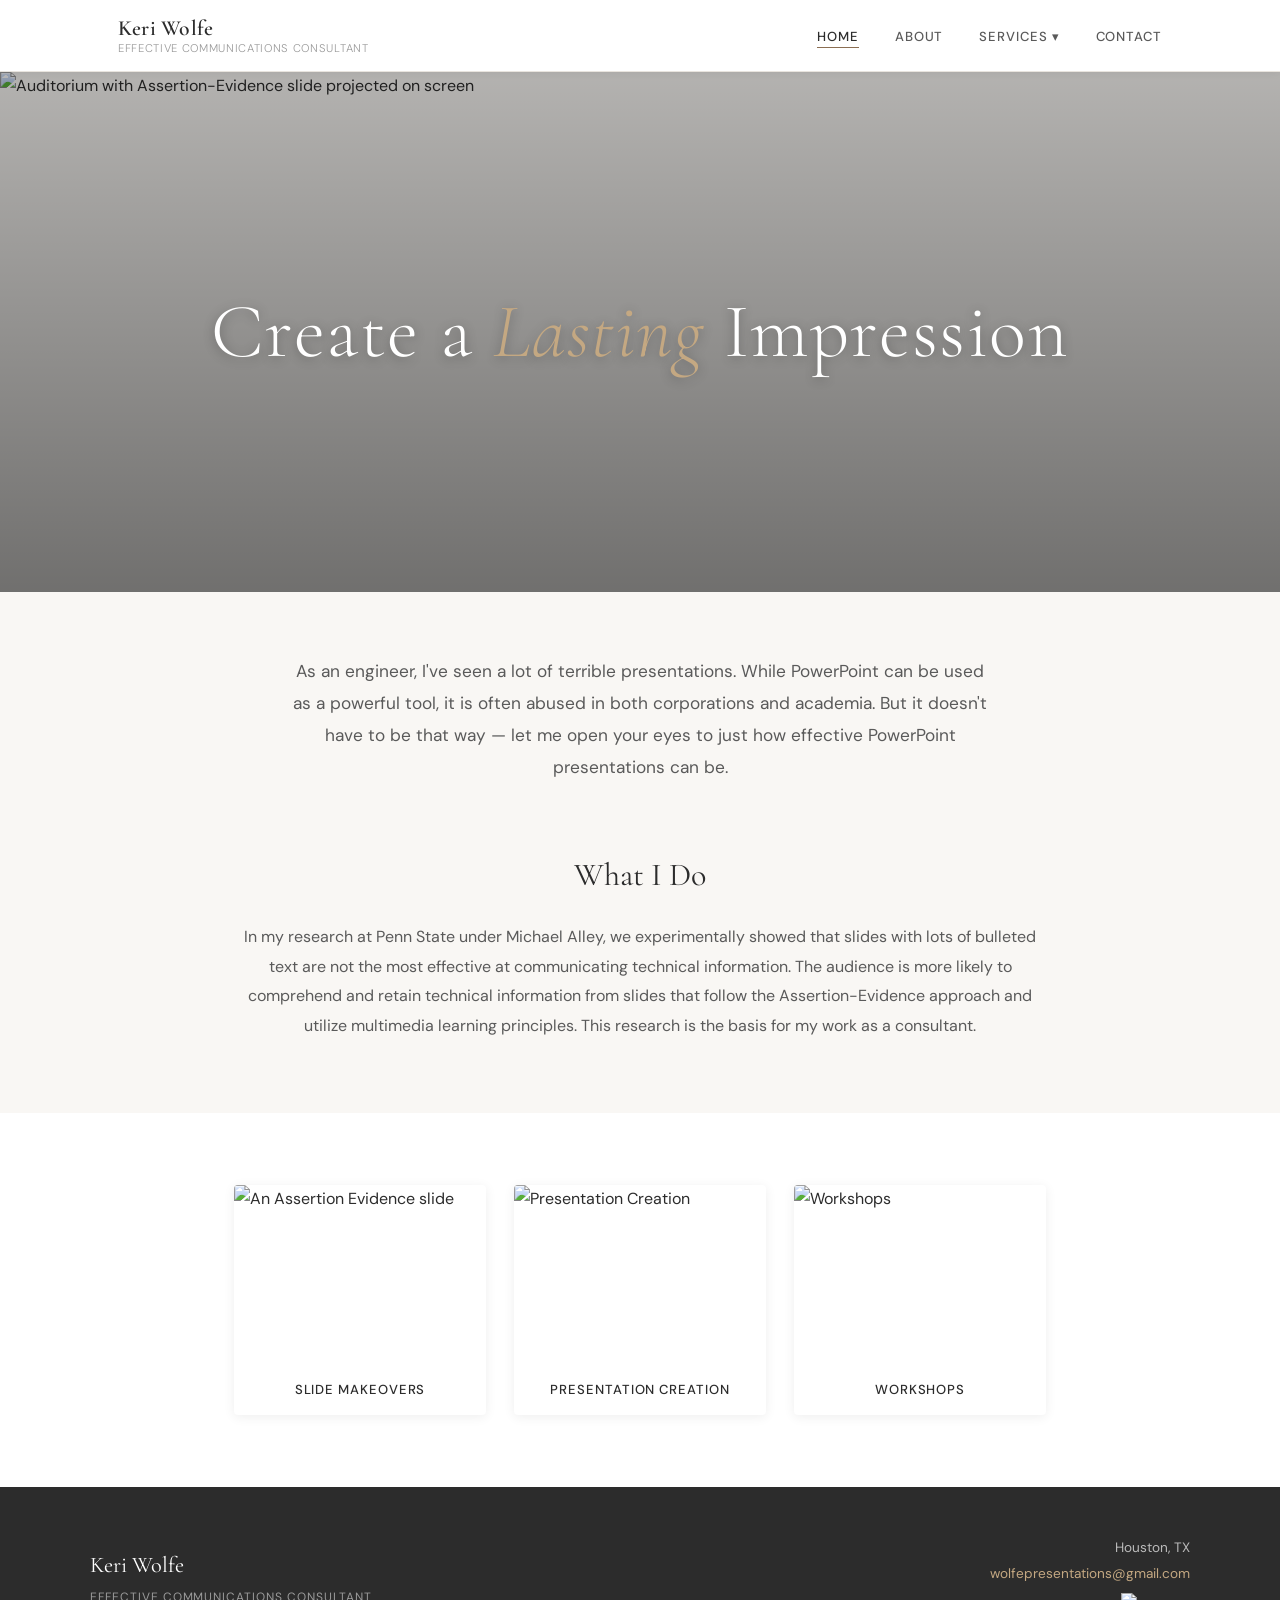
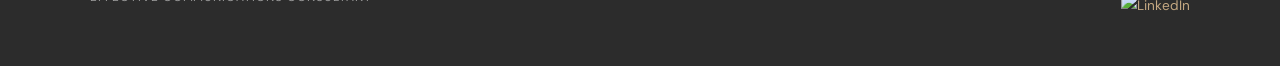
==== index.html @ 37415c22 "Add files via upload" ====
<!DOCTYPE html>
<html lang="en">
<head>
  <meta charset="UTF-8" />
  <meta name="viewport" content="width=device-width, initial-scale=1.0"/>
  <title>Keri Wolfe | Effective Communication Workshops, Presentation Makeovers</title>
  <link rel="preconnect" href="https://fonts.googleapis.com">
  <link href="https://fonts.googleapis.com/css2?family=Cormorant+Garamond:ital,wght@0,300;0,400;0,600;1,300;1,400&family=DM+Sans:wght@300;400;500&display=swap" rel="stylesheet">
  <link rel="stylesheet" href="style.css">
</head>
<body>

  <!-- NAV -->
  <nav id="navbar">
    <div class="nav-inner">
      <a href="index.html" class="nav-brand">
        <span class="brand-name">Keri Wolfe</span>
        <span class="brand-tagline">Effective communications consultant</span>
      </a>
      <button class="hamburger" id="hamburger" aria-label="Toggle menu">&#9776;</button>
      <ul class="nav-links" id="nav-links">
        <li><a href="index.html" class="active">Home</a></li>
        <li><a href="about.html">About</a></li>
        <li class="dropdown">
          <a href="services.html">Services ▾</a>
          <ul class="dropdown-menu">
            <li><a href="workshops.html">Workshops</a></li>
            <li><a href="presentation-creation.html">Presentation Creation</a></li>
            <li><a href="slide-makeovers.html">Slide Makeovers</a></li>
          </ul>
        </li>
        <li><a href="contact.html">Contact</a></li>
      </ul>
    </div>
  </nav>

  <!-- HERO -->
  <section class="hero">
    <div class="hero-image-wrap">
      <img src="https://static.wixstatic.com/media/5cd1aa_28e5aeebe09241d7b2eabf6999db419c.jpg/v1/crop/x_6,y_147,w_1875,h_1140/fill/w_920,h_560,al_c,q_85,usm_0.66_1.00_0.01,enc_avif,quality_auto/5cd1aa_28e5aeebe09241d7b2eabf6999db419c.jpg" alt="Auditorium with Assertion-Evidence slide projected on screen" />
      <div class="hero-overlay"></div>
    </div>
    <div class="hero-text">
      <h1>Create a <em>Lasting</em> Impression</h1>
    </div>
  </section>

  <!-- INTRO -->
  <section class="intro">
    <div class="container">
      <p>As an engineer, I've seen a lot of terrible presentations. While PowerPoint can be used as a powerful tool, it is often abused in both corporations and academia. But it doesn't have to be that way — let me open your eyes to just how effective PowerPoint presentations can be.</p>
    </div>
  </section>

  <!-- WHAT I DO -->
  <section class="what-i-do">
    <div class="container">
      <h2>What I Do</h2>
      <p>In my research at Penn State under Michael Alley, we experimentally showed that slides with lots of bulleted text are not the most effective at communicating technical information. The audience is more likely to comprehend and retain technical information from slides that follow the Assertion-Evidence approach and utilize multimedia learning principles. This research is the basis for my work as a consultant.</p>
    </div>
  </section>

  <!-- SERVICE CARDS -->
  <section class="service-cards">
    <div class="container cards-grid">
      <a href="slide-makeovers.html" class="card">
        <img src="https://static.wixstatic.com/media/5cd1aa_3a0d72d660c842a4a9b3523db154c969.png/v1/fill/w_169,h_128,al_c,q_85,usm_0.66_1.00_0.01,enc_avif,quality_auto/5cd1aa_3a0d72d660c842a4a9b3523db154c969.png" alt="An Assertion Evidence slide" />
        <span>Slide Makeovers</span>
      </a>
      <a href="presentation-creation.html" class="card">
        <img src="https://static.wixstatic.com/media/84770f_a8242e1cef6f4465b02cfdf9c1b32787.jpg/v1/fill/w_980,h_500,al_c,q_85,enc_avif,quality_auto/84770f_a8242e1cef6f4465b02cfdf9c1b32787.jpg" alt="Presentation Creation" />
        <span>Presentation Creation</span>
      </a>
      <a href="workshops.html" class="card">
        <img src="https://static.wixstatic.com/media/84770f_0269ee8df42f41e999135e38518c17de.jpg/v1/fill/w_980,h_500,al_c,q_85,enc_avif,quality_auto/84770f_0269ee8df42f41e999135e38518c17de.jpg" alt="Workshops" />
        <span>Workshops</span>
      </a>
    </div>
  </section>

  <!-- FOOTER -->
  <footer>
    <div class="footer-inner">
      <div class="footer-brand">
        <p class="footer-name">Keri Wolfe</p>
        <p class="footer-title">Effective Communications Consultant</p>
      </div>
      <div class="footer-info">
        <p>Houston, TX</p>
        <p><a href="mailto:wolfepresentations@gmail.com">wolfepresentations@gmail.com</a></p>
        <a href="https://www.linkedin.com/in/keriwolfe" target="_blank" rel="noopener" class="linkedin-link">
          <img src="https://static.wixstatic.com/media/48a2a42b19814efaa824450f23e8a253.png/v1/fill/w_30,h_30,al_c,q_85,usm_0.66_1.00_0.01,enc_avif,quality_auto/48a2a42b19814efaa824450f23e8a253.png" alt="LinkedIn" width="24" height="24" />
        </a>
      </div>
    </div>
  </footer>

  <script src="nav.js"></script>
</body>
</html>
---- style.css ----
/* =============================================
   Keri Wolfe – Global Styles
   ============================================= */

*, *::before, *::after { box-sizing: border-box; margin: 0; padding: 0; }

:root {
  --cream: #f9f7f4;
  --charcoal: #2c2c2c;
  --mid: #5a5a5a;
  --light: #9a9a9a;
  --accent: #8b6e52;
  --accent-light: #c4a882;
  --white: #ffffff;
  --nav-height: 72px;
  --ff-display: 'Cormorant Garamond', Georgia, serif;
  --ff-body: 'DM Sans', sans-serif;
}

html { scroll-behavior: smooth; }

body {
  font-family: var(--ff-body);
  color: var(--charcoal);
  background: var(--cream);
  font-size: 16px;
  line-height: 1.7;
}

a { color: inherit; text-decoration: none; }
img { max-width: 100%; display: block; }

.container {
  max-width: 860px;
  margin: 0 auto;
  padding: 0 24px;
}

/* =============================================
   NAVBAR
   ============================================= */

#navbar {
  position: fixed;
  top: 0; left: 0; right: 0;
  height: var(--nav-height);
  background: var(--white);
  border-bottom: 1px solid #e8e4de;
  z-index: 1000;
  box-shadow: 0 1px 8px rgba(0,0,0,0.06);
}

.nav-inner {
  max-width: 1100px;
  margin: 0 auto;
  padding: 0 28px;
  height: 100%;
  display: flex;
  align-items: center;
  justify-content: space-between;
}

.nav-brand {
  display: flex;
  flex-direction: column;
  line-height: 1.2;
}
.brand-name {
  font-family: var(--ff-display);
  font-size: 1.35rem;
  font-weight: 600;
  color: var(--charcoal);
  letter-spacing: 0.01em;
}
.brand-tagline {
  font-size: 0.7rem;
  color: var(--light);
  font-weight: 300;
  letter-spacing: 0.06em;
  text-transform: uppercase;
}

.nav-links {
  list-style: none;
  display: flex;
  gap: 36px;
  align-items: center;
}
.nav-links a {
  font-size: 0.82rem;
  font-weight: 500;
  letter-spacing: 0.07em;
  text-transform: uppercase;
  color: var(--mid);
  transition: color 0.2s;
  position: relative;
}
.nav-links a::after {
  content: '';
  position: absolute;
  bottom: -3px; left: 0;
  width: 0; height: 1px;
  background: var(--accent);
  transition: width 0.25s;
}
.nav-links a:hover, .nav-links a.active {
  color: var(--charcoal);
}
.nav-links a:hover::after, .nav-links a.active::after {
  width: 100%;
}

/* Dropdown */
.dropdown { position: relative; }
.dropdown-menu {
  display: none;
  position: absolute;
  top: calc(100% + 12px);
  left: -16px;
  background: var(--white);
  border: 1px solid #e8e4de;
  border-radius: 4px;
  min-width: 200px;
  box-shadow: 0 4px 20px rgba(0,0,0,0.08);
  list-style: none;
  padding: 8px 0;
  z-index: 100;
}
.dropdown-menu li a {
  display: block;
  padding: 8px 20px;
  font-size: 0.8rem;
  letter-spacing: 0.05em;
}
.dropdown-menu li a::after { display: none; }
.dropdown-menu li a:hover { background: var(--cream); color: var(--charcoal); }
.dropdown:hover .dropdown-menu { display: block; }

/* Hamburger */
.hamburger {
  display: none;
  background: none;
  border: none;
  font-size: 1.4rem;
  cursor: pointer;
  color: var(--charcoal);
}

/* =============================================
   HERO
   ============================================= */

.hero {
  margin-top: var(--nav-height);
  position: relative;
  height: 520px;
  overflow: hidden;
}
.hero-image-wrap {
  position: absolute;
  inset: 0;
}
.hero-image-wrap img {
  width: 100%; height: 100%;
  object-fit: cover;
  object-position: center;
}
.hero-overlay {
  position: absolute;
  inset: 0;
  background: linear-gradient(to bottom, rgba(0,0,0,0.28) 0%, rgba(0,0,0,0.55) 100%);
}
.hero-text {
  position: absolute;
  inset: 0;
  display: flex;
  align-items: center;
  justify-content: center;
  text-align: center;
}
.hero-text h1 {
  font-family: var(--ff-display);
  font-size: clamp(2.8rem, 6vw, 5rem);
  font-weight: 300;
  color: var(--white);
  letter-spacing: 0.02em;
  line-height: 1.1;
  text-shadow: 0 2px 12px rgba(0,0,0,0.3);
}
.hero-text h1 em {
  font-style: italic;
  color: var(--accent-light);
}

/* =============================================
   PAGE HEADER (inner pages)
   ============================================= */

.page-header {
  margin-top: var(--nav-height);
  position: relative;
  height: 300px;
  overflow: hidden;
}
.page-header img {
  width: 100%; height: 100%;
  object-fit: cover;
}
.page-header-overlay {
  position: absolute; inset: 0;
  background: rgba(0,0,0,0.45);
  display: flex;
  align-items: center;
  justify-content: center;
}
.page-header-overlay h1 {
  font-family: var(--ff-display);
  font-size: clamp(2rem, 5vw, 3.5rem);
  font-weight: 300;
  color: var(--white);
  letter-spacing: 0.04em;
}

/* =============================================
   SECTIONS
   ============================================= */

.intro {
  padding: 64px 0;
  text-align: center;
}
.intro p {
  font-size: 1.08rem;
  color: var(--mid);
  max-width: 700px;
  margin: 0 auto;
  line-height: 1.85;
}

.what-i-do {
  padding: 0 0 72px;
  text-align: center;
}
.what-i-do h2 {
  font-family: var(--ff-display);
  font-size: 2rem;
  font-weight: 400;
  margin-bottom: 20px;
  color: var(--charcoal);
}
.what-i-do p {
  color: var(--mid);
  line-height: 1.85;
}

/* Service Cards */
.service-cards {
  background: var(--white);
  padding: 72px 24px;
}
.cards-grid {
  display: grid;
  grid-template-columns: repeat(3, 1fr);
  gap: 28px;
}
.card {
  display: block;
  border-radius: 4px;
  overflow: hidden;
  box-shadow: 0 2px 12px rgba(0,0,0,0.07);
  transition: transform 0.25s, box-shadow 0.25s;
  background: var(--white);
}
.card:hover {
  transform: translateY(-4px);
  box-shadow: 0 8px 28px rgba(0,0,0,0.12);
}
.card img {
  width: 100%;
  height: 180px;
  object-fit: cover;
}
.card span {
  display: block;
  padding: 14px 18px;
  font-size: 0.82rem;
  font-weight: 500;
  letter-spacing: 0.07em;
  text-transform: uppercase;
  color: var(--charcoal);
  text-align: center;
}

/* =============================================
   INNER PAGE CONTENT
   ============================================= */

.page-content {
  padding: 72px 0;
}
.page-content h2 {
  font-family: var(--ff-display);
  font-size: 2rem;
  font-weight: 400;
  margin-bottom: 24px;
}
.page-content p {
  color: var(--mid);
  line-height: 1.85;
  margin-bottom: 20px;
}
.page-content a.text-link {
  color: var(--accent);
  text-decoration: underline;
}

/* Pullquote */
.pullquote {
  border-left: 3px solid var(--accent-light);
  padding: 20px 28px;
  margin: 40px 0;
  background: var(--white);
  border-radius: 0 4px 4px 0;
}
.pullquote p {
  font-family: var(--ff-display);
  font-size: 1.2rem;
  font-style: italic;
  color: var(--charcoal);
  margin: 0 0 8px;
  line-height: 1.6;
}
.pullquote cite {
  font-size: 0.78rem;
  color: var(--light);
  letter-spacing: 0.05em;
  text-transform: uppercase;
}

/* About layout */
.about-grid {
  display: grid;
  grid-template-columns: 180px 1fr;
  gap: 48px;
  align-items: start;
  margin-bottom: 56px;
}
.about-grid img {
  border-radius: 50%;
  width: 160px;
  height: 160px;
  object-fit: cover;
  border: 4px solid var(--accent-light);
}
.section-block {
  margin-bottom: 48px;
}
.section-block h3 {
  font-family: var(--ff-display);
  font-size: 1.4rem;
  font-weight: 400;
  margin-bottom: 6px;
  color: var(--charcoal);
}
.section-block h4 {
  font-size: 0.75rem;
  letter-spacing: 0.1em;
  text-transform: uppercase;
  color: var(--accent);
  margin-bottom: 10px;
  font-weight: 500;
}
.section-block p {
  color: var(--mid);
  line-height: 1.85;
}

/* Services overview */
.services-grid {
  display: grid;
  grid-template-columns: repeat(3, 1fr);
  gap: 24px;
  margin-top: 40px;
}
.service-tile {
  background: var(--white);
  border-radius: 4px;
  overflow: hidden;
  box-shadow: 0 2px 12px rgba(0,0,0,0.07);
  transition: transform 0.25s, box-shadow 0.25s;
}
.service-tile:hover {
  transform: translateY(-4px);
  box-shadow: 0 8px 24px rgba(0,0,0,0.11);
}
.service-tile img {
  width: 100%; height: 160px;
  object-fit: cover;
}
.service-tile-body {
  padding: 18px;
}
.service-tile-body h3 {
  font-family: var(--ff-display);
  font-size: 1.1rem;
  font-weight: 600;
  margin-bottom: 6px;
}
.service-tile-body a {
  font-size: 0.78rem;
  color: var(--accent);
  text-transform: uppercase;
  letter-spacing: 0.07em;
  font-weight: 500;
}

/* Slide makeovers before/after */
.makeover-wrap {
  display: grid;
  grid-template-columns: 1fr 1fr;
  gap: 24px;
  margin-top: 32px;
}
.makeover-box {
  background: var(--white);
  border-radius: 4px;
  padding: 20px;
  box-shadow: 0 2px 12px rgba(0,0,0,0.07);
}
.makeover-box h4 {
  font-size: 0.75rem;
  text-transform: uppercase;
  letter-spacing: 0.1em;
  color: var(--accent);
  margin-bottom: 12px;
  font-weight: 500;
}
.makeover-box img {
  width: 100%;
  border-radius: 2px;
}

/* =============================================
   CONTACT PAGE
   ============================================= */

.contact-layout {
  display: grid;
  grid-template-columns: 1fr 1.6fr;
  gap: 64px;
  padding: 72px 0;
}
.contact-info h2 {
  font-family: var(--ff-display);
  font-size: 2rem;
  font-weight: 400;
  margin-bottom: 20px;
}
.contact-info p {
  color: var(--mid);
  line-height: 1.85;
  margin-bottom: 24px;
}
.contact-detail {
  font-size: 0.9rem;
  color: var(--mid);
  margin-bottom: 8px;
}
.contact-detail a { color: var(--accent); }

.contact-form {
  display: flex;
  flex-direction: column;
  gap: 16px;
}
.contact-form input,
.contact-form textarea {
  width: 100%;
  padding: 12px 16px;
  border: 1px solid #ddd;
  border-radius: 4px;
  font-family: var(--ff-body);
  font-size: 0.92rem;
  background: var(--white);
  color: var(--charcoal);
  transition: border-color 0.2s;
  outline: none;
}
.contact-form input:focus,
.contact-form textarea:focus {
  border-color: var(--accent);
}
.contact-form textarea { min-height: 140px; resize: vertical; }
.btn {
  display: inline-block;
  background: var(--accent);
  color: var(--white);
  padding: 13px 36px;
  border: none;
  border-radius: 4px;
  font-family: var(--ff-body);
  font-size: 0.82rem;
  font-weight: 500;
  letter-spacing: 0.1em;
  text-transform: uppercase;
  cursor: pointer;
  transition: background 0.2s;
  width: fit-content;
}
.btn:hover { background: #7a5e42; }
.form-success {
  display: none;
  color: #4a7c59;
  font-size: 0.9rem;
  font-weight: 500;
  padding: 12px;
  background: #eef6f1;
  border-radius: 4px;
}

/* =============================================
   FOOTER
   ============================================= */

footer {
  background: var(--charcoal);
  color: var(--white);
  padding: 48px 28px;
}
.footer-inner {
  max-width: 1100px;
  margin: 0 auto;
  display: flex;
  justify-content: space-between;
  align-items: center;
  flex-wrap: wrap;
  gap: 24px;
}
.footer-name {
  font-family: var(--ff-display);
  font-size: 1.4rem;
  font-weight: 400;
  margin-bottom: 2px;
}
.footer-title {
  font-size: 0.75rem;
  color: var(--light);
  text-transform: uppercase;
  letter-spacing: 0.08em;
}
.footer-info {
  text-align: right;
  font-size: 0.85rem;
  color: #bbb;
  line-height: 1.9;
}
.footer-info a { color: var(--accent-light); }
.linkedin-link img { display: inline; margin-top: 6px; }

/* =============================================
   RESPONSIVE
   ============================================= */

@media (max-width: 768px) {
  .hamburger { display: block; }
  .nav-links {
    display: none;
    flex-direction: column;
    position: absolute;
    top: var(--nav-height);
    left: 0; right: 0;
    background: var(--white);
    border-top: 1px solid #e8e4de;
    padding: 20px 28px 28px;
    gap: 16px;
    align-items: flex-start;
    box-shadow: 0 8px 20px rgba(0,0,0,0.08);
  }
  .nav-links.open { display: flex; }
  .dropdown-menu {
    position: static;
    box-shadow: none;
    border: none;
    padding: 6px 12px;
  }
  .dropdown:hover .dropdown-menu { display: none; }
  .dropdown.open .dropdown-menu { display: block; }

  .cards-grid, .services-grid {
    grid-template-columns: 1fr;
  }
  .about-grid {
    grid-template-columns: 1fr;
    text-align: center;
  }
  .about-grid img { margin: 0 auto; }
  .contact-layout {
    grid-template-columns: 1fr;
    gap: 40px;
  }
  .footer-info { text-align: left; }
  .makeover-wrap { grid-template-columns: 1fr; }
}
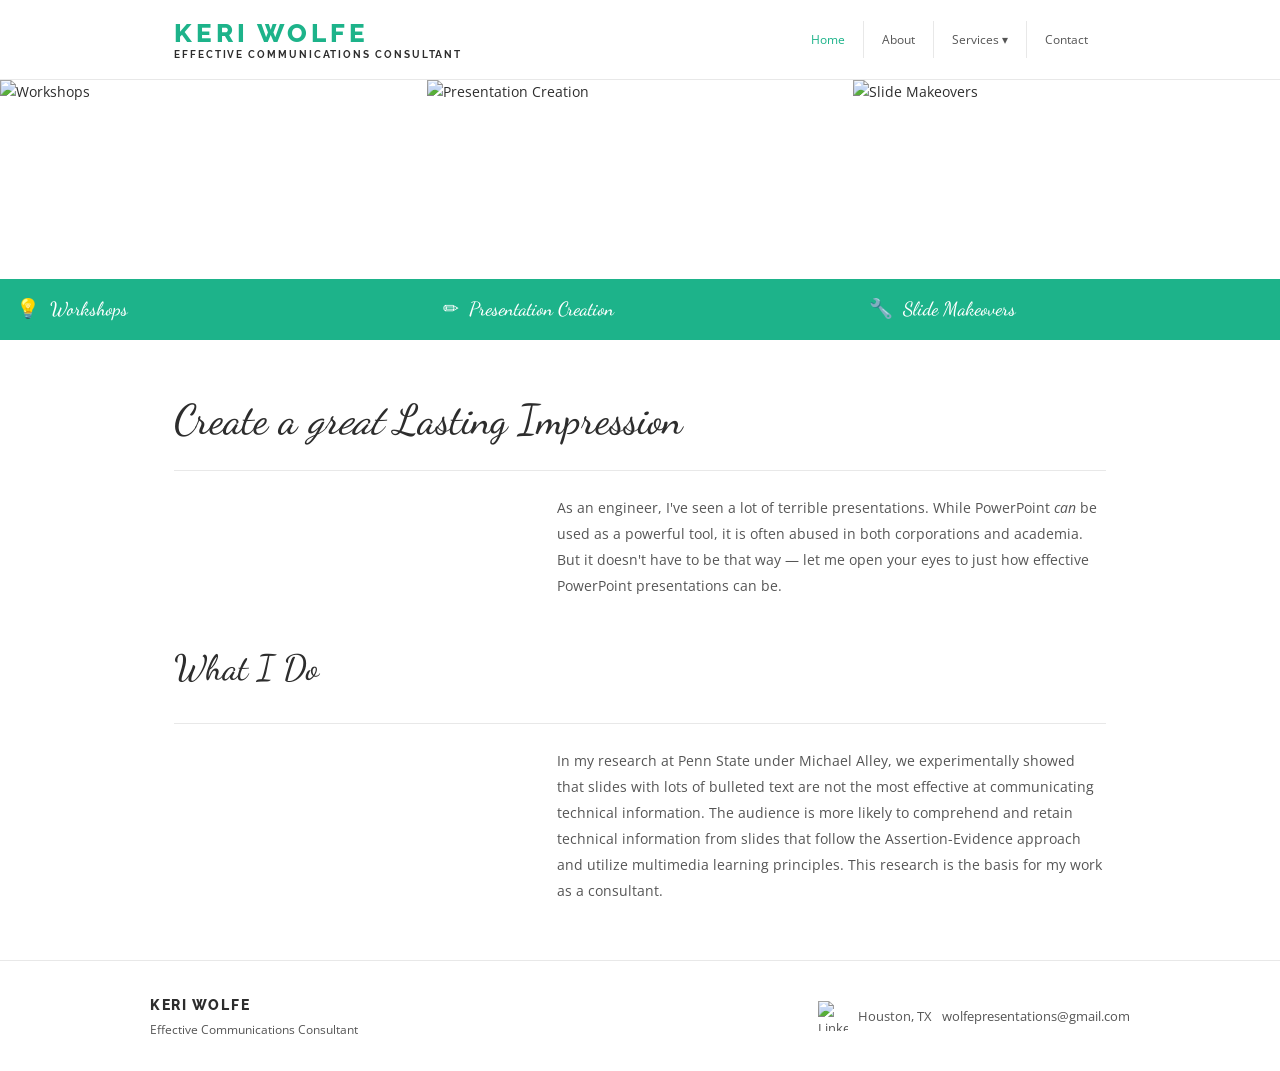
==== commit 2ed15f2d: "Add files via upload" ====
--- a/index.html
+++ b/index.html
@@ -4,81 +4,65 @@
   <meta charset="UTF-8" />
   <meta name="viewport" content="width=device-width, initial-scale=1.0"/>
   <title>Keri Wolfe | Effective Communication Workshops, Presentation Makeovers</title>
-  <link rel="preconnect" href="https://fonts.googleapis.com">
-  <link href="https://fonts.googleapis.com/css2?family=Cormorant+Garamond:ital,wght@0,300;0,400;0,600;1,300;1,400&family=DM+Sans:wght@300;400;500&display=swap" rel="stylesheet">
-  <link rel="stylesheet" href="style.css">
+  <link rel="stylesheet" href="/style.css">
 </head>
 <body>
-
-  <!-- NAV -->
   <nav id="navbar">
     <div class="nav-inner">
-      <a href="index.html" class="nav-brand">
+      <a href="/index.html" class="nav-brand">
         <span class="brand-name">Keri Wolfe</span>
         <span class="brand-tagline">Effective communications consultant</span>
       </a>
-      <button class="hamburger" id="hamburger" aria-label="Toggle menu">&#9776;</button>
+      <button class="hamburger" id="hamburger">&#9776;</button>
       <ul class="nav-links" id="nav-links">
-        <li><a href="index.html" class="active">Home</a></li>
-        <li><a href="about.html">About</a></li>
+        <li><a href="/index.html" class="active">Home</a></li>
+        <li><a href="/about.html">About</a></li>
         <li class="dropdown">
-          <a href="services.html">Services ▾</a>
+          <a href="/services.html">Services &#9662;</a>
           <ul class="dropdown-menu">
-            <li><a href="workshops.html">Workshops</a></li>
-            <li><a href="presentation-creation.html">Presentation Creation</a></li>
-            <li><a href="slide-makeovers.html">Slide Makeovers</a></li>
+            <li><a href="/workshops.html">Workshops</a></li>
+            <li><a href="/presentation-creation.html">Presentation Creation</a></li>
+            <li><a href="/slide-makeovers.html">Slide Makeovers</a></li>
           </ul>
         </li>
-        <li><a href="contact.html">Contact</a></li>
+        <li><a href="/contact.html">Contact</a></li>
       </ul>
     </div>
   </nav>
 
-  <!-- HERO -->
   <section class="hero">
-    <div class="hero-image-wrap">
-      <img src="https://static.wixstatic.com/media/5cd1aa_28e5aeebe09241d7b2eabf6999db419c.jpg/v1/crop/x_6,y_147,w_1875,h_1140/fill/w_920,h_560,al_c,q_85,usm_0.66_1.00_0.01,enc_avif,quality_auto/5cd1aa_28e5aeebe09241d7b2eabf6999db419c.jpg" alt="Auditorium with Assertion-Evidence slide projected on screen" />
-      <div class="hero-overlay"></div>
-    </div>
-    <div class="hero-text">
-      <h1>Create a <em>Lasting</em> Impression</h1>
-    </div>
-  </section>
-
-  <!-- INTRO -->
-  <section class="intro">
-    <div class="container">
-      <p>As an engineer, I've seen a lot of terrible presentations. While PowerPoint can be used as a powerful tool, it is often abused in both corporations and academia. But it doesn't have to be that way — let me open your eyes to just how effective PowerPoint presentations can be.</p>
-    </div>
-  </section>
-
-  <!-- WHAT I DO -->
-  <section class="what-i-do">
-    <div class="container">
-      <h2>What I Do</h2>
-      <p>In my research at Penn State under Michael Alley, we experimentally showed that slides with lots of bulleted text are not the most effective at communicating technical information. The audience is more likely to comprehend and retain technical information from slides that follow the Assertion-Evidence approach and utilize multimedia learning principles. This research is the basis for my work as a consultant.</p>
-    </div>
-  </section>
-
-  <!-- SERVICE CARDS -->
-  <section class="service-cards">
-    <div class="container cards-grid">
-      <a href="slide-makeovers.html" class="card">
-        <img src="https://static.wixstatic.com/media/5cd1aa_3a0d72d660c842a4a9b3523db154c969.png/v1/fill/w_169,h_128,al_c,q_85,usm_0.66_1.00_0.01,enc_avif,quality_auto/5cd1aa_3a0d72d660c842a4a9b3523db154c969.png" alt="An Assertion Evidence slide" />
-        <span>Slide Makeovers</span>
+    <div class="cards-grid">
+      <a href="/workshops.html" class="card">
+        <img src="https://static.wixstatic.com/media/84770f_0269ee8df42f41e999135e38518c17de.jpg/v1/fill/w_980,h_500,al_c,q_85,enc_avif,quality_auto/84770f_0269ee8df42f41e999135e38518c17de.jpg" alt="Workshops" />
+        <div class="card-label"><span class="icon">&#128161;</span> Workshops</div>
       </a>
-      <a href="presentation-creation.html" class="card">
-        <img src="https://static.wixstatic.com/media/84770f_a8242e1cef6f4465b02cfdf9c1b32787.jpg/v1/fill/w_980,h_500,al_c,q_85,enc_avif,quality_auto/84770f_a8242e1cef6f4465b02cfdf9c1b32787.jpg" alt="Presentation Creation" />
-        <span>Presentation Creation</span>
+      <a href="/presentation-creation.html" class="card">
+        <img src="https://static.wixstatic.com/media/5cd1aa_28e5aeebe09241d7b2eabf6999db419c.jpg/v1/crop/x_6,y_147,w_1875,h_1140/fill/w_920,h_560,al_c,q_85,usm_0.66_1.00_0.01,enc_avif,quality_auto/5cd1aa_28e5aeebe09241d7b2eabf6999db419c.jpg" alt="Presentation Creation" />
+        <div class="card-label"><span class="icon">&#9999;</span> Presentation Creation</div>
       </a>
-      <a href="workshops.html" class="card">
-        <img src="https://static.wixstatic.com/media/84770f_0269ee8df42f41e999135e38518c17de.jpg/v1/fill/w_980,h_500,al_c,q_85,enc_avif,quality_auto/84770f_0269ee8df42f41e999135e38518c17de.jpg" alt="Workshops" />
-        <span>Workshops</span>
+      <a href="/slide-makeovers.html" class="card">
+        <img src="https://static.wixstatic.com/media/84770f_19ef516d601c475dbfcd26fc1f487f72.jpg/v1/fill/w_980,h_500,al_c,q_85,enc_avif,quality_auto/84770f_19ef516d601c475dbfcd26fc1f487f72.jpg" alt="Slide Makeovers" />
+        <div class="card-label"><span class="icon">&#128295;</span> Slide Makeovers</div>
       </a>
     </div>
   </section>
 
-  <!-- FOOTER -->
+  <div class="intro-section">
+    <h1 class="intro-heading">Create a <em>great</em> Lasting Impression</h1>
+    <div class="intro-grid">
+      <div></div>
+      <p>As an engineer, I've seen a lot of terrible presentations. While PowerPoint <em>can</em> be used as a powerful tool, it is often abused in both corporations and academia. But it doesn't have to be that way &mdash; let me open your eyes to just how effective PowerPoint presentations can be.</p>
+    </div>
+  </div>
+
+  <div class="what-i-do-section">
+    <h2>What I Do</h2>
+    <div class="what-i-do-grid">
+      <div></div>
+      <p>In my research at Penn State under Michael Alley, we experimentally showed that slides with lots of bulleted text are not the most effective at communicating technical information. The audience is more likely to comprehend and retain technical information from slides that follow the Assertion-Evidence approach and utilize multimedia learning principles. This research is the basis for my work as a consultant.</p>
+    </div>
+  </div>
+
   <footer>
     <div class="footer-inner">
       <div class="footer-brand">
@@ -86,15 +70,15 @@
         <p class="footer-title">Effective Communications Consultant</p>
       </div>
       <div class="footer-info">
-        <p>Houston, TX</p>
-        <p><a href="mailto:wolfepresentations@gmail.com">wolfepresentations@gmail.com</a></p>
-        <a href="https://www.linkedin.com/in/keriwolfe" target="_blank" rel="noopener" class="linkedin-link">
-          <img src="https://static.wixstatic.com/media/48a2a42b19814efaa824450f23e8a253.png/v1/fill/w_30,h_30,al_c,q_85,usm_0.66_1.00_0.01,enc_avif,quality_auto/48a2a42b19814efaa824450f23e8a253.png" alt="LinkedIn" width="24" height="24" />
+        <a href="https://www.linkedin.com/in/keriwolfe" target="_blank" rel="noopener">
+          <img src="https://static.wixstatic.com/media/48a2a42b19814efaa824450f23e8a253.png/v1/fill/w_30,h_30,al_c,q_85,usm_0.66_1.00_0.01,enc_avif,quality_auto/48a2a42b19814efaa824450f23e8a253.png" alt="LinkedIn" />
         </a>
+        <span>Houston, TX</span>
+        <a href="mailto:wolfepresentations@gmail.com">wolfepresentations@gmail.com</a>
       </div>
     </div>
   </footer>
 
-  <script src="nav.js"></script>
+  <script src="/nav.js"></script>
 </body>
 </html>
--- a/style.css
+++ b/style.css
@@ -1,29 +1,29 @@
 /* =============================================
-   Keri Wolfe – Global Styles
+   Keri Wolfe – Styles matched to Wix original
    ============================================= */
 
+@import url('https://fonts.googleapis.com/css2?family=Raleway:wght@400;700;800&family=Dancing+Script:wght@500;600&family=Open+Sans:wght@400;600&display=swap');
+
 *, *::before, *::after { box-sizing: border-box; margin: 0; padding: 0; }
 
 :root {
-  --cream: #f9f7f4;
-  --charcoal: #2c2c2c;
-  --mid: #5a5a5a;
-  --light: #9a9a9a;
-  --accent: #8b6e52;
-  --accent-light: #c4a882;
+  --green: #1db38a;
+  --green-dark: #179e7a;
   --white: #ffffff;
-  --nav-height: 72px;
-  --ff-display: 'Cormorant Garamond', Georgia, serif;
-  --ff-body: 'DM Sans', sans-serif;
+  --off-white: #f5f5f5;
+  --charcoal: #2d2d2d;
+  --mid: #555555;
+  --light-gray: #e8e8e8;
+  --nav-height: 80px;
 }
 
 html { scroll-behavior: smooth; }
 
 body {
-  font-family: var(--ff-body);
-  color: var(--charcoal);
-  background: var(--cream);
-  font-size: 16px;
+  font-family: 'Open Sans', sans-serif;
+  color: var(--charcoal);
+  background: var(--white);
+  font-size: 14px;
   line-height: 1.7;
 }
 
@@ -31,573 +31,254 @@
 img { max-width: 100%; display: block; }
 
 .container {
-  max-width: 860px;
+  max-width: 980px;
   margin: 0 auto;
   padding: 0 24px;
 }
 
-/* =============================================
-   NAVBAR
-   ============================================= */
-
+/* NAVBAR */
 #navbar {
   position: fixed;
   top: 0; left: 0; right: 0;
   height: var(--nav-height);
   background: var(--white);
-  border-bottom: 1px solid #e8e4de;
+  border-bottom: 1px solid var(--light-gray);
   z-index: 1000;
-  box-shadow: 0 1px 8px rgba(0,0,0,0.06);
-}
-
+}
 .nav-inner {
-  max-width: 1100px;
+  max-width: 980px;
   margin: 0 auto;
-  padding: 0 28px;
+  padding: 0 24px;
   height: 100%;
   display: flex;
   align-items: center;
   justify-content: space-between;
 }
-
-.nav-brand {
-  display: flex;
-  flex-direction: column;
-  line-height: 1.2;
-}
+.nav-brand { display: flex; flex-direction: column; line-height: 1.2; }
 .brand-name {
-  font-family: var(--ff-display);
-  font-size: 1.35rem;
-  font-weight: 600;
-  color: var(--charcoal);
-  letter-spacing: 0.01em;
+  font-family: 'Raleway', sans-serif;
+  font-size: 1.6rem;
+  font-weight: 800;
+  color: var(--green);
+  letter-spacing: 0.15em;
+  text-transform: uppercase;
 }
 .brand-tagline {
-  font-size: 0.7rem;
-  color: var(--light);
-  font-weight: 300;
-  letter-spacing: 0.06em;
+  font-family: 'Raleway', sans-serif;
+  font-size: 0.6rem;
+  color: var(--charcoal);
+  font-weight: 700;
+  letter-spacing: 0.2em;
   text-transform: uppercase;
 }
-
-.nav-links {
-  list-style: none;
-  display: flex;
-  gap: 36px;
-  align-items: center;
-}
+.nav-links { list-style: none; display: flex; gap: 0; align-items: center; }
+.nav-links > li { border-left: 1px solid var(--light-gray); }
+.nav-links > li:first-child { border-left: none; }
 .nav-links a {
-  font-size: 0.82rem;
-  font-weight: 500;
-  letter-spacing: 0.07em;
-  text-transform: uppercase;
+  display: block;
+  padding: 8px 18px;
+  font-family: 'Open Sans', sans-serif;
+  font-size: 0.78rem;
+  font-weight: 400;
   color: var(--mid);
   transition: color 0.2s;
-  position: relative;
-}
-.nav-links a::after {
-  content: '';
-  position: absolute;
-  bottom: -3px; left: 0;
-  width: 0; height: 1px;
-  background: var(--accent);
-  transition: width 0.25s;
-}
-.nav-links a:hover, .nav-links a.active {
-  color: var(--charcoal);
-}
-.nav-links a:hover::after, .nav-links a.active::after {
-  width: 100%;
-}
-
-/* Dropdown */
+}
+.nav-links a:hover, .nav-links a.active { color: var(--green); }
 .dropdown { position: relative; }
 .dropdown-menu {
   display: none;
   position: absolute;
-  top: calc(100% + 12px);
-  left: -16px;
+  top: calc(100% + 1px);
+  left: 0;
   background: var(--white);
-  border: 1px solid #e8e4de;
-  border-radius: 4px;
+  border: 1px solid var(--light-gray);
   min-width: 200px;
-  box-shadow: 0 4px 20px rgba(0,0,0,0.08);
+  box-shadow: 0 4px 16px rgba(0,0,0,0.08);
   list-style: none;
-  padding: 8px 0;
+  padding: 4px 0;
   z-index: 100;
 }
-.dropdown-menu li a {
-  display: block;
-  padding: 8px 20px;
-  font-size: 0.8rem;
-  letter-spacing: 0.05em;
-}
-.dropdown-menu li a::after { display: none; }
-.dropdown-menu li a:hover { background: var(--cream); color: var(--charcoal); }
+.dropdown-menu li { border-left: none; }
+.dropdown-menu li a { padding: 9px 18px; font-size: 0.78rem; display: block; }
+.dropdown-menu li a:hover { background: var(--off-white); color: var(--green); }
 .dropdown:hover .dropdown-menu { display: block; }
-
-/* Hamburger */
-.hamburger {
-  display: none;
-  background: none;
-  border: none;
-  font-size: 1.4rem;
-  cursor: pointer;
-  color: var(--charcoal);
-}
-
-/* =============================================
-   HERO
-   ============================================= */
-
-.hero {
-  margin-top: var(--nav-height);
-  position: relative;
-  height: 520px;
-  overflow: hidden;
-}
-.hero-image-wrap {
+.hamburger { display: none; background: none; border: none; font-size: 1.4rem; cursor: pointer; color: var(--charcoal); }
+
+/* HERO 3-CARD GRID */
+.hero { margin-top: var(--nav-height); }
+.cards-grid { display: grid; grid-template-columns: repeat(3, 1fr); gap: 0; }
+.card { display: block; position: relative; overflow: hidden; }
+.card img { width: 100%; height: 260px; object-fit: cover; display: block; transition: transform 0.3s; }
+.card:hover img { transform: scale(1.03); }
+.card-label {
   position: absolute;
-  inset: 0;
-}
-.hero-image-wrap img {
-  width: 100%; height: 100%;
-  object-fit: cover;
-  object-position: center;
-}
-.hero-overlay {
-  position: absolute;
-  inset: 0;
-  background: linear-gradient(to bottom, rgba(0,0,0,0.28) 0%, rgba(0,0,0,0.55) 100%);
-}
-.hero-text {
-  position: absolute;
-  inset: 0;
+  bottom: 0; left: 0; right: 0;
+  background: var(--green);
+  color: var(--white);
+  padding: 14px 16px;
+  font-family: 'Dancing Script', cursive;
+  font-size: 1.2rem;
+  font-weight: 500;
   display: flex;
   align-items: center;
-  justify-content: center;
-  text-align: center;
-}
-.hero-text h1 {
-  font-family: var(--ff-display);
-  font-size: clamp(2.8rem, 6vw, 5rem);
-  font-weight: 300;
-  color: var(--white);
-  letter-spacing: 0.02em;
-  line-height: 1.1;
-  text-shadow: 0 2px 12px rgba(0,0,0,0.3);
-}
-.hero-text h1 em {
-  font-style: italic;
-  color: var(--accent-light);
-}
-
-/* =============================================
-   PAGE HEADER (inner pages)
-   ============================================= */
-
-.page-header {
-  margin-top: var(--nav-height);
-  position: relative;
-  height: 300px;
-  overflow: hidden;
-}
-.page-header img {
-  width: 100%; height: 100%;
-  object-fit: cover;
-}
+  gap: 10px;
+}
+
+/* CONTENT SECTIONS */
+.intro-section { padding: 56px 24px 32px; max-width: 980px; margin: 0 auto; }
+.intro-heading {
+  font-family: 'Dancing Script', cursive;
+  font-size: 2.6rem;
+  font-weight: 500;
+  color: var(--charcoal);
+  margin-bottom: 24px;
+  line-height: 1.2;
+}
+.intro-grid {
+  display: grid;
+  grid-template-columns: 1fr 1.6fr;
+  gap: 40px;
+  border-top: 1px solid var(--light-gray);
+  padding-top: 24px;
+}
+.intro-grid p { font-size: 0.88rem; color: var(--mid); line-height: 1.85; }
+.what-i-do-section { padding: 8px 24px 56px; max-width: 980px; margin: 0 auto; }
+.what-i-do-section h2 {
+  font-family: 'Dancing Script', cursive;
+  font-size: 2.2rem;
+  font-weight: 500;
+  color: var(--charcoal);
+  margin-bottom: 24px;
+}
+.what-i-do-grid {
+  display: grid;
+  grid-template-columns: 1fr 1.6fr;
+  gap: 40px;
+  border-top: 1px solid var(--light-gray);
+  padding-top: 24px;
+}
+.what-i-do-grid p { font-size: 0.88rem; color: var(--mid); line-height: 1.85; }
+
+/* PAGE HEADER */
+.page-header { margin-top: var(--nav-height); position: relative; height: 280px; overflow: hidden; }
+.page-header img { width: 100%; height: 100%; object-fit: cover; }
 .page-header-overlay {
   position: absolute; inset: 0;
-  background: rgba(0,0,0,0.45);
-  display: flex;
-  align-items: center;
-  justify-content: center;
+  background: rgba(0,0,0,0.4);
+  display: flex; align-items: center; justify-content: center;
 }
 .page-header-overlay h1 {
-  font-family: var(--ff-display);
-  font-size: clamp(2rem, 5vw, 3.5rem);
-  font-weight: 300;
-  color: var(--white);
-  letter-spacing: 0.04em;
-}
-
-/* =============================================
-   SECTIONS
-   ============================================= */
-
-.intro {
-  padding: 64px 0;
-  text-align: center;
-}
-.intro p {
-  font-size: 1.08rem;
-  color: var(--mid);
-  max-width: 700px;
-  margin: 0 auto;
-  line-height: 1.85;
-}
-
-.what-i-do {
-  padding: 0 0 72px;
-  text-align: center;
-}
-.what-i-do h2 {
-  font-family: var(--ff-display);
-  font-size: 2rem;
-  font-weight: 400;
-  margin-bottom: 20px;
-  color: var(--charcoal);
-}
-.what-i-do p {
-  color: var(--mid);
-  line-height: 1.85;
-}
-
-/* Service Cards */
-.service-cards {
-  background: var(--white);
-  padding: 72px 24px;
-}
-.cards-grid {
-  display: grid;
-  grid-template-columns: repeat(3, 1fr);
-  gap: 28px;
-}
-.card {
-  display: block;
-  border-radius: 4px;
-  overflow: hidden;
-  box-shadow: 0 2px 12px rgba(0,0,0,0.07);
-  transition: transform 0.25s, box-shadow 0.25s;
-  background: var(--white);
-}
-.card:hover {
-  transform: translateY(-4px);
-  box-shadow: 0 8px 28px rgba(0,0,0,0.12);
-}
-.card img {
-  width: 100%;
-  height: 180px;
-  object-fit: cover;
-}
-.card span {
-  display: block;
-  padding: 14px 18px;
-  font-size: 0.82rem;
-  font-weight: 500;
-  letter-spacing: 0.07em;
-  text-transform: uppercase;
-  color: var(--charcoal);
-  text-align: center;
-}
-
-/* =============================================
-   INNER PAGE CONTENT
-   ============================================= */
-
-.page-content {
-  padding: 72px 0;
-}
+  font-family: 'Dancing Script', cursive;
+  font-size: 3rem; font-weight: 500; color: var(--white);
+}
+
+/* INNER PAGE CONTENT */
+.page-top-spacer { margin-top: var(--nav-height); height: 40px; }
+.page-content { padding: 48px 0 64px; }
 .page-content h2 {
-  font-family: var(--ff-display);
-  font-size: 2rem;
-  font-weight: 400;
-  margin-bottom: 24px;
-}
-.page-content p {
-  color: var(--mid);
-  line-height: 1.85;
-  margin-bottom: 20px;
-}
-.page-content a.text-link {
-  color: var(--accent);
-  text-decoration: underline;
-}
-
-/* Pullquote */
-.pullquote {
-  border-left: 3px solid var(--accent-light);
-  padding: 20px 28px;
-  margin: 40px 0;
-  background: var(--white);
-  border-radius: 0 4px 4px 0;
-}
-.pullquote p {
-  font-family: var(--ff-display);
-  font-size: 1.2rem;
-  font-style: italic;
-  color: var(--charcoal);
-  margin: 0 0 8px;
-  line-height: 1.6;
-}
-.pullquote cite {
-  font-size: 0.78rem;
-  color: var(--light);
-  letter-spacing: 0.05em;
-  text-transform: uppercase;
-}
-
-/* About layout */
-.about-grid {
-  display: grid;
-  grid-template-columns: 180px 1fr;
-  gap: 48px;
-  align-items: start;
-  margin-bottom: 56px;
-}
-.about-grid img {
-  border-radius: 50%;
-  width: 160px;
-  height: 160px;
-  object-fit: cover;
-  border: 4px solid var(--accent-light);
-}
-.section-block {
-  margin-bottom: 48px;
-}
-.section-block h3 {
-  font-family: var(--ff-display);
-  font-size: 1.4rem;
-  font-weight: 400;
-  margin-bottom: 6px;
-  color: var(--charcoal);
-}
+  font-family: 'Dancing Script', cursive;
+  font-size: 2.2rem; font-weight: 500; margin-bottom: 20px; color: var(--charcoal);
+}
+.page-content p { font-size: 0.88rem; color: var(--mid); line-height: 1.85; margin-bottom: 14px; }
+.text-link { color: var(--green); text-decoration: underline; }
+
+/* PULLQUOTE */
+.pullquote { border-left: 3px solid var(--green); padding: 14px 22px; margin: 32px 0; background: var(--off-white); }
+.pullquote p { font-size: 0.9rem; font-style: italic; color: var(--charcoal); margin: 0 0 6px !important; line-height: 1.7; }
+.pullquote cite { font-size: 0.75rem; color: #999; }
+
+/* ABOUT */
+.about-grid { display: grid; grid-template-columns: 180px 1fr; gap: 40px; align-items: start; margin-bottom: 40px; }
+.about-grid img { border-radius: 50%; width: 160px; height: 160px; object-fit: cover; border: 3px solid var(--green); }
+.section-block { margin-bottom: 32px; }
 .section-block h4 {
-  font-size: 0.75rem;
-  letter-spacing: 0.1em;
-  text-transform: uppercase;
-  color: var(--accent);
-  margin-bottom: 10px;
-  font-weight: 500;
-}
-.section-block p {
-  color: var(--mid);
-  line-height: 1.85;
-}
-
-/* Services overview */
-.services-grid {
-  display: grid;
-  grid-template-columns: repeat(3, 1fr);
-  gap: 24px;
-  margin-top: 40px;
-}
-.service-tile {
-  background: var(--white);
-  border-radius: 4px;
-  overflow: hidden;
-  box-shadow: 0 2px 12px rgba(0,0,0,0.07);
-  transition: transform 0.25s, box-shadow 0.25s;
-}
-.service-tile:hover {
-  transform: translateY(-4px);
-  box-shadow: 0 8px 24px rgba(0,0,0,0.11);
-}
-.service-tile img {
-  width: 100%; height: 160px;
-  object-fit: cover;
-}
-.service-tile-body {
-  padding: 18px;
-}
-.service-tile-body h3 {
-  font-family: var(--ff-display);
-  font-size: 1.1rem;
-  font-weight: 600;
-  margin-bottom: 6px;
-}
-.service-tile-body a {
-  font-size: 0.78rem;
-  color: var(--accent);
-  text-transform: uppercase;
-  letter-spacing: 0.07em;
-  font-weight: 500;
-}
-
-/* Slide makeovers before/after */
-.makeover-wrap {
-  display: grid;
-  grid-template-columns: 1fr 1fr;
-  gap: 24px;
-  margin-top: 32px;
-}
-.makeover-box {
-  background: var(--white);
-  border-radius: 4px;
-  padding: 20px;
-  box-shadow: 0 2px 12px rgba(0,0,0,0.07);
-}
-.makeover-box h4 {
-  font-size: 0.75rem;
-  text-transform: uppercase;
-  letter-spacing: 0.1em;
-  color: var(--accent);
-  margin-bottom: 12px;
-  font-weight: 500;
-}
-.makeover-box img {
-  width: 100%;
-  border-radius: 2px;
-}
-
-/* =============================================
-   CONTACT PAGE
-   ============================================= */
-
-.contact-layout {
-  display: grid;
-  grid-template-columns: 1fr 1.6fr;
-  gap: 64px;
-  padding: 72px 0;
-}
-.contact-info h2 {
-  font-family: var(--ff-display);
-  font-size: 2rem;
-  font-weight: 400;
-  margin-bottom: 20px;
-}
-.contact-info p {
-  color: var(--mid);
-  line-height: 1.85;
-  margin-bottom: 24px;
-}
-.contact-detail {
-  font-size: 0.9rem;
-  color: var(--mid);
-  margin-bottom: 8px;
-}
-.contact-detail a { color: var(--accent); }
-
-.contact-form {
-  display: flex;
-  flex-direction: column;
-  gap: 16px;
-}
-.contact-form input,
-.contact-form textarea {
-  width: 100%;
-  padding: 12px 16px;
-  border: 1px solid #ddd;
-  border-radius: 4px;
-  font-family: var(--ff-body);
-  font-size: 0.92rem;
-  background: var(--white);
-  color: var(--charcoal);
-  transition: border-color 0.2s;
-  outline: none;
-}
-.contact-form input:focus,
-.contact-form textarea:focus {
-  border-color: var(--accent);
-}
-.contact-form textarea { min-height: 140px; resize: vertical; }
+  font-family: 'Raleway', sans-serif;
+  font-size: 0.7rem; letter-spacing: 0.15em; text-transform: uppercase;
+  color: var(--green); margin-bottom: 8px; font-weight: 700;
+}
+.section-block p { font-size: 0.88rem; color: var(--mid); line-height: 1.85; }
+
+/* SERVICES GRID */
+.services-grid { display: grid; grid-template-columns: repeat(3, 1fr); gap: 20px; margin-top: 28px; }
+.service-tile { display: block; overflow: hidden; border: 1px solid var(--light-gray); }
+.service-tile img { width: 100%; height: 160px; object-fit: cover; transition: transform 0.3s; }
+.service-tile:hover img { transform: scale(1.03); }
+.service-tile-body { padding: 14px 16px; background: var(--white); }
+.service-tile-body h3 { font-family: 'Dancing Script', cursive; font-size: 1.2rem; font-weight: 500; margin-bottom: 4px; color: var(--charcoal); }
+.service-tile-body span { font-size: 0.72rem; color: var(--green); text-transform: uppercase; letter-spacing: 0.07em; font-weight: 600; }
+
+/* FEATURE BOX (workshops) */
+.feature-box { display: grid; grid-template-columns: 180px 1fr; gap: 24px; align-items: start; background: var(--off-white); padding: 24px; margin-top: 32px; }
+.feature-box img { width: 100%; }
+.feature-box h3 { font-family: 'Raleway', sans-serif; font-size: 1rem; font-weight: 700; margin-bottom: 10px; color: var(--charcoal); }
+.feature-box p { font-size: 0.88rem; color: var(--mid); line-height: 1.85; }
+
+/* MAKEOVERS */
+.makeover-wrap { display: grid; grid-template-columns: 1fr 1fr; gap: 20px; margin-top: 24px; }
+.makeover-box { background: var(--off-white); padding: 16px; }
+.makeover-box h4 { font-family: 'Raleway', sans-serif; font-size: 0.7rem; text-transform: uppercase; letter-spacing: 0.12em; color: var(--green); margin-bottom: 10px; font-weight: 700; }
+.makeover-box img { width: 100%; }
+
+/* CONTACT */
+.contact-layout { display: grid; grid-template-columns: 1fr 1.6fr; gap: 48px; padding: 48px 0 64px; }
+.contact-info h2 { font-family: 'Dancing Script', cursive; font-size: 2.2rem; font-weight: 500; margin-bottom: 14px; }
+.contact-info p { font-size: 0.88rem; color: var(--mid); line-height: 1.85; margin-bottom: 14px; }
+.contact-detail { font-size: 0.85rem; color: var(--mid); margin-bottom: 5px; }
+.contact-detail a { color: var(--green); }
+.contact-form { display: flex; flex-direction: column; gap: 10px; }
+.contact-form input, .contact-form textarea {
+  width: 100%; padding: 10px 14px;
+  border: 1px solid var(--light-gray);
+  font-family: 'Open Sans', sans-serif; font-size: 0.85rem;
+  color: var(--charcoal); outline: none; transition: border-color 0.2s; border-radius: 0;
+}
+.contact-form input:focus, .contact-form textarea:focus { border-color: var(--green); }
+.contact-form textarea { min-height: 120px; resize: vertical; }
 .btn {
-  display: inline-block;
-  background: var(--accent);
-  color: var(--white);
-  padding: 13px 36px;
-  border: none;
-  border-radius: 4px;
-  font-family: var(--ff-body);
-  font-size: 0.82rem;
-  font-weight: 500;
-  letter-spacing: 0.1em;
-  text-transform: uppercase;
-  cursor: pointer;
-  transition: background 0.2s;
-  width: fit-content;
-}
-.btn:hover { background: #7a5e42; }
-.form-success {
-  display: none;
-  color: #4a7c59;
-  font-size: 0.9rem;
-  font-weight: 500;
-  padding: 12px;
-  background: #eef6f1;
-  border-radius: 4px;
-}
-
-/* =============================================
-   FOOTER
-   ============================================= */
-
-footer {
-  background: var(--charcoal);
-  color: var(--white);
-  padding: 48px 28px;
-}
-.footer-inner {
-  max-width: 1100px;
-  margin: 0 auto;
-  display: flex;
-  justify-content: space-between;
-  align-items: center;
-  flex-wrap: wrap;
-  gap: 24px;
-}
-.footer-name {
-  font-family: var(--ff-display);
-  font-size: 1.4rem;
-  font-weight: 400;
-  margin-bottom: 2px;
-}
-.footer-title {
-  font-size: 0.75rem;
-  color: var(--light);
-  text-transform: uppercase;
-  letter-spacing: 0.08em;
-}
-.footer-info {
-  text-align: right;
-  font-size: 0.85rem;
-  color: #bbb;
-  line-height: 1.9;
-}
-.footer-info a { color: var(--accent-light); }
-.linkedin-link img { display: inline; margin-top: 6px; }
-
-/* =============================================
-   RESPONSIVE
-   ============================================= */
-
+  display: inline-block; background: var(--green); color: var(--white);
+  padding: 10px 30px; border: none;
+  font-family: 'Open Sans', sans-serif; font-size: 0.8rem; font-weight: 600;
+  letter-spacing: 0.08em; text-transform: uppercase; cursor: pointer;
+  transition: background 0.2s; width: fit-content; border-radius: 0;
+}
+.btn:hover { background: var(--green-dark); }
+.form-success { display: none; color: var(--green-dark); font-size: 0.85rem; font-weight: 600; padding: 10px; background: #e6f7f2; }
+
+/* FOOTER */
+footer { background: var(--white); border-top: 1px solid var(--light-gray); padding: 32px 24px; }
+.footer-inner { max-width: 980px; margin: 0 auto; display: flex; justify-content: space-between; align-items: center; flex-wrap: wrap; gap: 16px; }
+.footer-name { font-family: 'Raleway', sans-serif; font-size: 0.9rem; font-weight: 800; letter-spacing: 0.12em; text-transform: uppercase; color: var(--charcoal); margin-bottom: 2px; }
+.footer-title { font-size: 0.72rem; color: var(--mid); }
+.footer-info { display: flex; align-items: center; gap: 10px; font-size: 0.82rem; color: var(--mid); }
+.footer-info a { color: var(--mid); }
+.footer-info img { width: 30px; height: 30px; }
+
+/* RESPONSIVE */
 @media (max-width: 768px) {
   .hamburger { display: block; }
   .nav-links {
-    display: none;
-    flex-direction: column;
-    position: absolute;
-    top: var(--nav-height);
-    left: 0; right: 0;
-    background: var(--white);
-    border-top: 1px solid #e8e4de;
-    padding: 20px 28px 28px;
-    gap: 16px;
-    align-items: flex-start;
+    display: none; flex-direction: column;
+    position: absolute; top: var(--nav-height); left: 0; right: 0;
+    background: var(--white); border-top: 1px solid var(--light-gray);
+    padding: 0; gap: 0; align-items: stretch;
     box-shadow: 0 8px 20px rgba(0,0,0,0.08);
   }
   .nav-links.open { display: flex; }
-  .dropdown-menu {
-    position: static;
-    box-shadow: none;
-    border: none;
-    padding: 6px 12px;
-  }
-  .dropdown:hover .dropdown-menu { display: none; }
+  .nav-links > li { border-left: none; border-top: 1px solid var(--light-gray); }
+  .nav-links > li:first-child { border-top: none; }
+  .dropdown-menu { position: static; box-shadow: none; border: none; border-top: 1px solid var(--light-gray); padding: 0; display: none; }
   .dropdown.open .dropdown-menu { display: block; }
-
-  .cards-grid, .services-grid {
-    grid-template-columns: 1fr;
-  }
-  .about-grid {
-    grid-template-columns: 1fr;
-    text-align: center;
-  }
+  .dropdown-menu li a { padding-left: 32px; }
+  .cards-grid { grid-template-columns: 1fr; }
+  .card img { height: 200px; }
+  .intro-grid, .what-i-do-grid { grid-template-columns: 1fr; gap: 16px; }
+  .about-grid { grid-template-columns: 1fr; text-align: center; }
   .about-grid img { margin: 0 auto; }
-  .contact-layout {
-    grid-template-columns: 1fr;
-    gap: 40px;
-  }
-  .footer-info { text-align: left; }
+  .services-grid { grid-template-columns: 1fr; }
+  .feature-box { grid-template-columns: 1fr; }
+  .contact-layout { grid-template-columns: 1fr; gap: 28px; }
   .makeover-wrap { grid-template-columns: 1fr; }
-}
+  .footer-info { flex-direction: column; align-items: flex-start; gap: 4px; }
+  .page-header { height: 200px; }
+  .page-header-overlay h1 { font-size: 2.2rem; }
+}
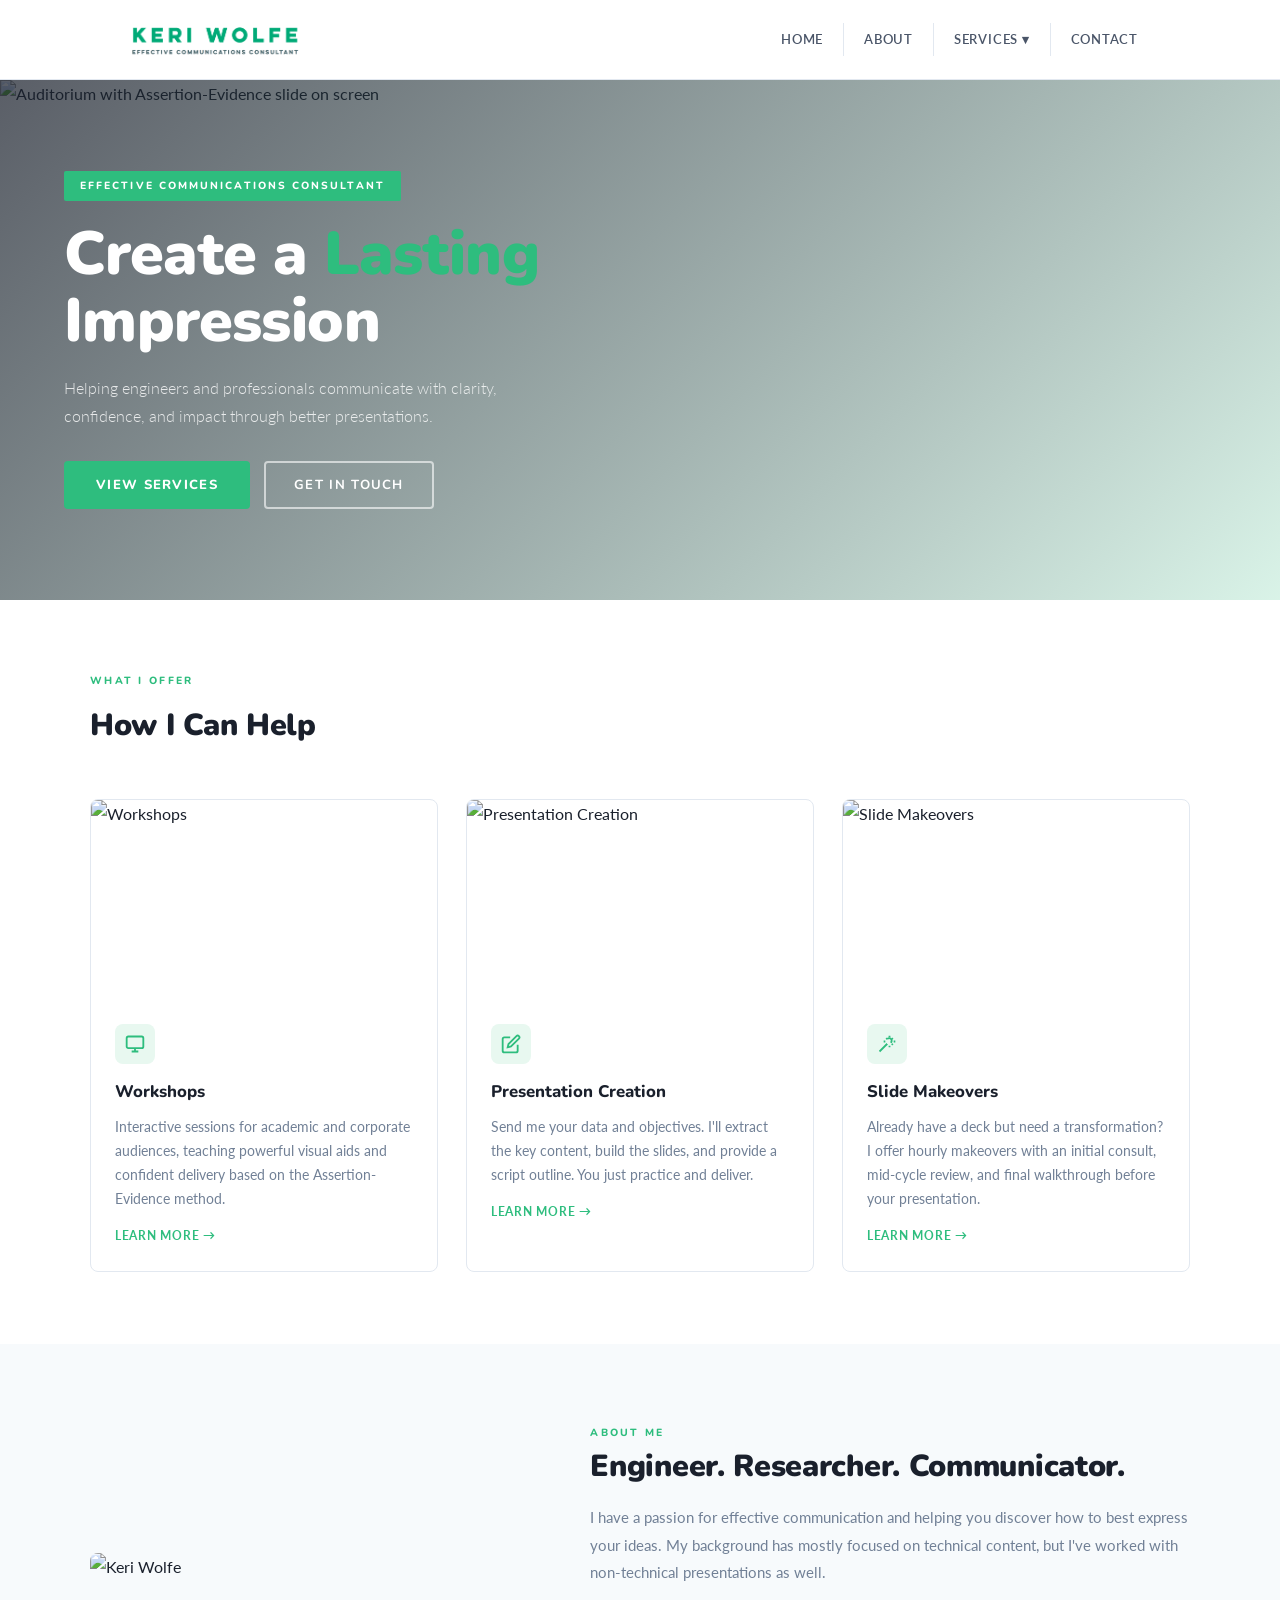
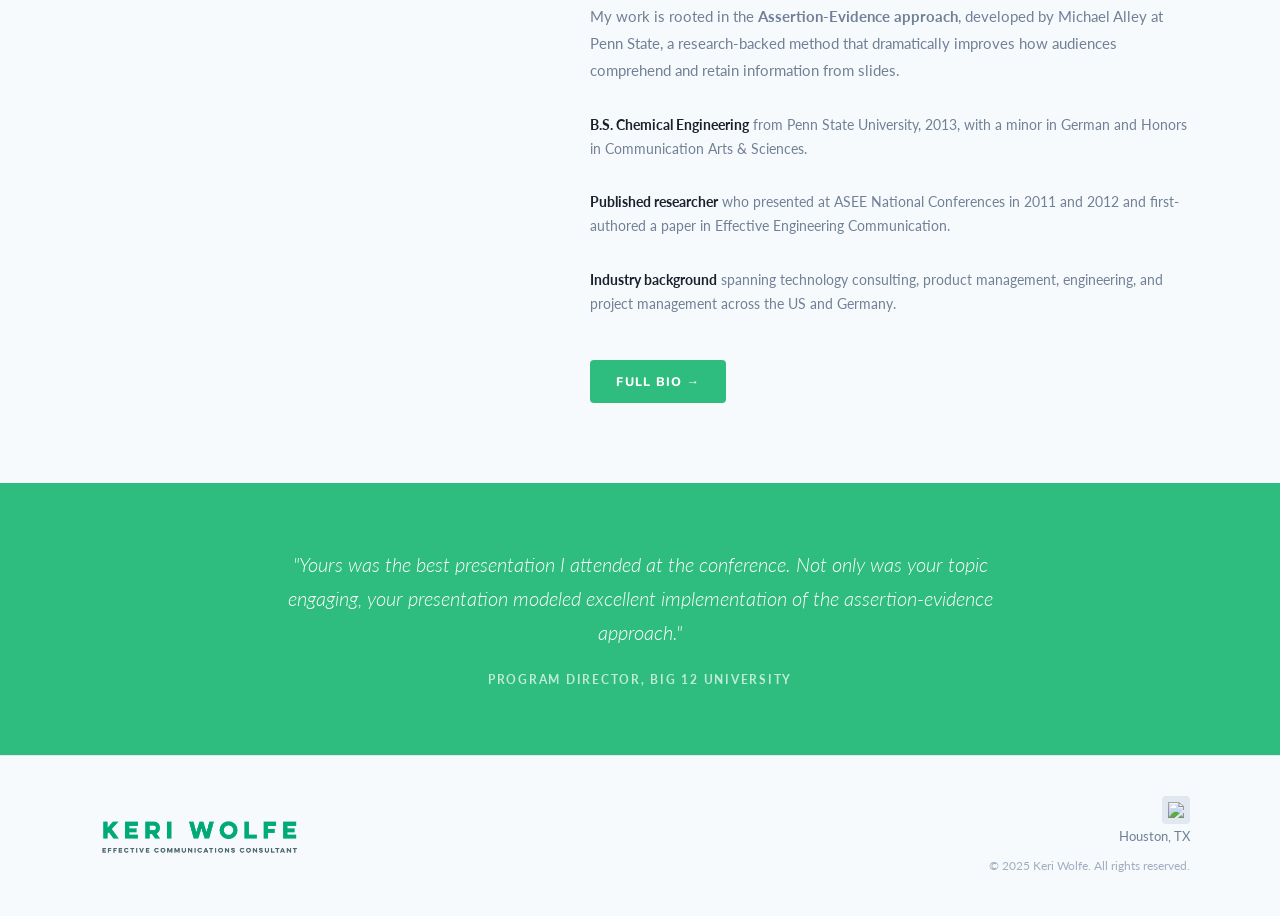
==== commit 08e06e7d: "Add files via upload" ====
--- a/index.html
+++ b/index.html
@@ -1,84 +1,133 @@
 <!DOCTYPE html>
 <html lang="en">
 <head>
-  <meta charset="UTF-8" />
-  <meta name="viewport" content="width=device-width, initial-scale=1.0"/>
-  <title>Keri Wolfe | Effective Communication Workshops, Presentation Makeovers</title>
-  <link rel="stylesheet" href="/style.css">
+<meta charset="UTF-8"/>
+<meta name="viewport" content="width=device-width, initial-scale=1.0"/>
+<title>Keri Wolfe | Effective Communications Consultant</title>
+<link href="https://fonts.googleapis.com/css2?family=Nunito:wght@400;600;700;800;900&family=Lato:ital,wght@0,300;0,400;0,700;1,300&display=swap" rel="stylesheet">
+<link rel="stylesheet" href="/style.css">
 </head>
 <body>
-  <nav id="navbar">
-    <div class="nav-inner">
-      <a href="/index.html" class="nav-brand">
-        <span class="brand-name">Keri Wolfe</span>
-        <span class="brand-tagline">Effective communications consultant</span>
-      </a>
-      <button class="hamburger" id="hamburger">&#9776;</button>
-      <ul class="nav-links" id="nav-links">
-        <li><a href="/index.html" class="active">Home</a></li>
-        <li><a href="/about.html">About</a></li>
-        <li class="dropdown">
-          <a href="/services.html">Services &#9662;</a>
-          <ul class="dropdown-menu">
-            <li><a href="/workshops.html">Workshops</a></li>
-            <li><a href="/presentation-creation.html">Presentation Creation</a></li>
-            <li><a href="/slide-makeovers.html">Slide Makeovers</a></li>
-          </ul>
-        </li>
-        <li><a href="/contact.html">Contact</a></li>
-      </ul>
+<nav id="nav">
+  <div class="nav-wrap">
+    <a href="/index.html"><img src="/logo.png" alt="Keri Wolfe" style="height:44px;width:auto;display:block"/></a>
+    <button class="hamburger" id="hamburger">&#9776;</button>
+    <ul class="nav-links" id="nav-links">
+      <li><a href="/index.html">Home</a></li>
+      <li><a href="/about.html">About</a></li>
+      <li class="dropdown">
+        <a href="/services.html">Services &#9662;</a>
+        <ul class="dropdown-menu">
+          <li><a href="/workshops.html">Workshops</a></li>
+          <li><a href="/presentation-creation.html">Presentation Creation</a></li>
+          <li><a href="/slide-makeovers.html">Slide Makeovers</a></li>
+        </ul>
+      </li>
+      <li><a href="/contact.html">Contact</a></li>
+    </ul>
+  </div>
+</nav>
+
+<section class="hero">
+  <img src="https://static.wixstatic.com/media/5cd1aa_28e5aeebe09241d7b2eabf6999db419c.jpg/v1/crop/x_6,y_147,w_1875,h_1140/fill/w_920,h_560,al_c,q_85,usm_0.66_1.00_0.01,enc_avif,quality_auto/5cd1aa_28e5aeebe09241d7b2eabf6999db419c.jpg" alt="Auditorium with Assertion-Evidence slide on screen"/>
+  <div class="hero-overlay"></div>
+  <div class="hero-content">
+    <div class="hero-tag">Effective Communications Consultant</div>
+    <h1 class="hero-headline">Create a <em>Lasting</em> Impression</h1>
+    <p class="hero-sub">Helping engineers and professionals communicate with clarity, confidence, and impact through better presentations.</p>
+    <div class="hero-cta">
+      <a href="/services.html" class="btn-primary">View Services</a>
+      <a href="/contact.html" class="btn-outline">Get in Touch</a>
     </div>
-  </nav>
+  </div>
+</section>
 
-  <section class="hero">
-    <div class="cards-grid">
+<section class="services-strip">
+  <div style="max-width:1100px;margin:0 auto">
+    <div class="section-label">What I Offer</div>
+    <div class="section-title">How I Can Help</div>
+    <div class="cards">
       <a href="/workshops.html" class="card">
-        <img src="https://static.wixstatic.com/media/84770f_0269ee8df42f41e999135e38518c17de.jpg/v1/fill/w_980,h_500,al_c,q_85,enc_avif,quality_auto/84770f_0269ee8df42f41e999135e38518c17de.jpg" alt="Workshops" />
-        <div class="card-label"><span class="icon">&#128161;</span> Workshops</div>
+        <div class="card-img">
+          <img src="https://static.wixstatic.com/media/926c0d4dbc955d08d54066dc94fee466.jpg/v1/crop/x_275,y_0,w_4012,h_2912/fill/w_248,h_180,al_c,q_80,usm_0.66_1.00_0.01,enc_avif,quality_auto/926c0d4dbc955d08d54066dc94fee466.jpg" alt="Workshops"/>
+        </div>
+        <div class="card-body">
+          <div class="card-icon"><svg width="20" height="20" viewBox="0 0 24 24" fill="none" stroke="#2ebd7e" stroke-width="2.2"><rect x="2" y="3" width="20" height="14" rx="2"/><path d="M8 21h8M12 17v4"/></svg></div>
+          <div class="card-title">Workshops</div>
+          <p class="card-desc">Interactive sessions for academic and corporate audiences, teaching powerful visual aids and confident delivery based on the Assertion-Evidence method.</p>
+          <span class="card-link">Learn more &rarr;</span>
+        </div>
       </a>
       <a href="/presentation-creation.html" class="card">
-        <img src="https://static.wixstatic.com/media/5cd1aa_28e5aeebe09241d7b2eabf6999db419c.jpg/v1/crop/x_6,y_147,w_1875,h_1140/fill/w_920,h_560,al_c,q_85,usm_0.66_1.00_0.01,enc_avif,quality_auto/5cd1aa_28e5aeebe09241d7b2eabf6999db419c.jpg" alt="Presentation Creation" />
-        <div class="card-label"><span class="icon">&#9999;</span> Presentation Creation</div>
+        <div class="card-img">
+          <img src="https://static.wixstatic.com/media/5cd1aa_28e5aeebe09241d7b2eabf6999db419c.jpg/v1/crop/x_6,y_147,w_1875,h_1140/fill/w_920,h_560,al_c,q_85,usm_0.66_1.00_0.01,enc_avif,quality_auto/5cd1aa_28e5aeebe09241d7b2eabf6999db419c.jpg" alt="Presentation Creation"/>
+        </div>
+        <div class="card-body">
+          <div class="card-icon"><svg width="20" height="20" viewBox="0 0 24 24" fill="none" stroke="#2ebd7e" stroke-width="2.2"><path d="M11 4H4a2 2 0 0 0-2 2v14a2 2 0 0 0 2 2h14a2 2 0 0 0 2-2v-7"/><path d="M18.5 2.5a2.121 2.121 0 0 1 3 3L12 15l-4 1 1-4 9.5-9.5z"/></svg></div>
+          <div class="card-title">Presentation Creation</div>
+          <p class="card-desc">Send me your data and objectives. I'll extract the key content, build the slides, and provide a script outline. You just practice and deliver.</p>
+          <span class="card-link">Learn more &rarr;</span>
+        </div>
       </a>
       <a href="/slide-makeovers.html" class="card">
-        <img src="https://static.wixstatic.com/media/84770f_19ef516d601c475dbfcd26fc1f487f72.jpg/v1/fill/w_980,h_500,al_c,q_85,enc_avif,quality_auto/84770f_19ef516d601c475dbfcd26fc1f487f72.jpg" alt="Slide Makeovers" />
-        <div class="card-label"><span class="icon">&#128295;</span> Slide Makeovers</div>
+        <div class="card-img">
+          <img src="https://static.wixstatic.com/media/5cd1aa_4e6d7d55042e44d09e299856e78447cb.png/v1/crop/x_3,y_5,w_958,h_718/fill/w_338,h_252,al_c,q_85,usm_0.66_1.00_0.01,enc_avif,quality_auto/5cd1aa_4e6d7d55042e44d09e299856e78447cb.png" alt="Slide Makeovers"/>
+        </div>
+        <div class="card-body">
+          <div class="card-icon"><svg width="20" height="20" viewBox="0 0 24 24" fill="none" stroke="#2ebd7e" stroke-width="2.2"><path d="M15 4V2M15 16v-2M8 9h2M20 9h2M17.8 11.8L19 13M17.8 6.2L19 5M12.2 6.2L11 5M12.2 11.8L11 13"/><path d="M3 21l9-9"/><path d="M12.2 6.2a3 3 0 1 1 4.2 4.2"/></svg></div>
+          <div class="card-title">Slide Makeovers</div>
+          <p class="card-desc">Already have a deck but need a transformation? I offer hourly makeovers with an initial consult, mid-cycle review, and final walkthrough before your presentation.</p>
+          <span class="card-link">Learn more &rarr;</span>
+        </div>
       </a>
     </div>
-  </section>
+  </div>
+</section>
 
-  <div class="intro-section">
-    <h1 class="intro-heading">Create a <em>great</em> Lasting Impression</h1>
-    <div class="intro-grid">
-      <div></div>
-      <p>As an engineer, I've seen a lot of terrible presentations. While PowerPoint <em>can</em> be used as a powerful tool, it is often abused in both corporations and academia. But it doesn't have to be that way &mdash; let me open your eyes to just how effective PowerPoint presentations can be.</p>
+<section class="about-strip">
+  <div class="about-inner">
+    <div class="about-img-wrap">
+      <img src="https://static.wixstatic.com/media/5cd1aa_509d4fd16a48475eb5dd1df3bbd1c419.jpg/v1/crop/x_352,y_408,w_177,h_176/fill/w_175,h_170,al_c,q_80,usm_0.66_1.00_0.01,enc_avif,quality_auto/5cd1aa_509d4fd16a48475eb5dd1df3bbd1c419.jpg" alt="Keri Wolfe"/>
+      <div class="about-accent"></div>
+    </div>
+    <div class="about-text">
+      <div class="section-label">About Me</div>
+      <h2>Engineer. Researcher. Communicator.</h2>
+      <p>I have a passion for effective communication and helping you discover how to best express your ideas. My background has mostly focused on technical content, but I've worked with non-technical presentations as well.</p>
+      <p>My work is rooted in the <strong>Assertion-Evidence approach</strong>, developed by Michael Alley at Penn State, a research-backed method that dramatically improves how audiences comprehend and retain information from slides.</p>
+      <div class="about-creds">
+        <p><strong>B.S. Chemical Engineering</strong> from Penn State University, 2013, with a minor in German and Honors in Communication Arts &amp; Sciences.</p>
+        <p><strong>Published researcher</strong> who presented at ASEE National Conferences in 2011 and 2012 and first-authored a paper in Effective Engineering Communication.</p>
+        <p><strong>Industry background</strong> spanning technology consulting, product management, engineering, and project management across the US and Germany.</p>
+      </div>
+      <div style="margin-top:28px">
+        <a href="/about.html" class="btn-primary" style="font-size:0.78rem;padding:11px 26px">Full Bio &rarr;</a>
+      </div>
     </div>
   </div>
+</section>
 
-  <div class="what-i-do-section">
-    <h2>What I Do</h2>
-    <div class="what-i-do-grid">
-      <div></div>
-      <p>In my research at Penn State under Michael Alley, we experimentally showed that slides with lots of bulleted text are not the most effective at communicating technical information. The audience is more likely to comprehend and retain technical information from slides that follow the Assertion-Evidence approach and utilize multimedia learning principles. This research is the basis for my work as a consultant.</p>
+<div class="testimonial-strip">
+  <blockquote>
+    "Yours was the best presentation I attended at the conference. Not only was your topic engaging, your presentation modeled excellent implementation of the assertion-evidence approach."
+    <cite>Program Director, Big 12 University</cite>
+  </blockquote>
+</div>
+
+<footer>
+  <div class="footer-wrap">
+    <a href="/index.html"><img src="/logo.png" alt="Keri Wolfe" style="height:52px;width:auto;display:block"/></a>
+    <div class="footer-right">
+      <div class="footer-li">
+        <a href="https://www.linkedin.com/in/keriwolfe" target="_blank" class="li-icon">
+          <img src="https://static.wixstatic.com/media/48a2a42b19814efaa824450f23e8a253.png/v1/fill/w_30,h_30,al_c,q_85,usm_0.66_1.00_0.01,enc_avif,quality_auto/48a2a42b19814efaa824450f23e8a253.png" alt="LinkedIn"/>
+        </a>
+      </div>
+      <div>Houston, TX</div>
+      <div style="margin-top:6px;color:var(--light);font-size:0.72rem">&copy; 2025 Keri Wolfe. All rights reserved.</div>
     </div>
   </div>
-
-  <footer>
-    <div class="footer-inner">
-      <div class="footer-brand">
-        <p class="footer-name">Keri Wolfe</p>
-        <p class="footer-title">Effective Communications Consultant</p>
-      </div>
-      <div class="footer-info">
-        <a href="https://www.linkedin.com/in/keriwolfe" target="_blank" rel="noopener">
-          <img src="https://static.wixstatic.com/media/48a2a42b19814efaa824450f23e8a253.png/v1/fill/w_30,h_30,al_c,q_85,usm_0.66_1.00_0.01,enc_avif,quality_auto/48a2a42b19814efaa824450f23e8a253.png" alt="LinkedIn" />
-        </a>
-        <span>Houston, TX</span>
-        <a href="mailto:wolfepresentations@gmail.com">wolfepresentations@gmail.com</a>
-      </div>
-    </div>
-  </footer>
-
-  <script src="/nav.js"></script>
+</footer>
+<script src="/nav.js"></script>
 </body>
 </html>
--- a/style.css
+++ b/style.css
@@ -1,284 +1,159 @@
-/* =============================================
-   Keri Wolfe – Styles matched to Wix original
-   ============================================= */
 
-@import url('https://fonts.googleapis.com/css2?family=Raleway:wght@400;700;800&family=Dancing+Script:wght@500;600&family=Open+Sans:wght@400;600&display=swap');
+*,*::before,*::after{box-sizing:border-box;margin:0;padding:0}
+:root{
+  --green:#2ebd7e;
+  --green-dark:#25a46c;
+  --green-light:#e8f8f0;
+  --slate:#4a5568;
+  --charcoal:#1a202c;
+  --mid:#718096;
+  --light:#a0aec0;
+  --border:#e2e8f0;
+  --bg:#ffffff;
+  --bg2:#f7fafc;
+  --nav-h:80px;
+}
+html{scroll-behavior:smooth}
+body{font-family:'Lato',sans-serif;color:var(--charcoal);background:var(--bg);font-size:16px;line-height:1.7}
+a{color:inherit;text-decoration:none}
+img{max-width:100%;display:block}
 
-*, *::before, *::after { box-sizing: border-box; margin: 0; padding: 0; }
+/*  NAV  */
+#nav{position:fixed;top:0;left:0;right:0;height:var(--nav-h);background:rgba(255,255,255,0.97);backdrop-filter:blur(8px);border-bottom:1px solid var(--border);z-index:100}
+.nav-wrap{max-width:1100px;margin:0 auto;padding:0 32px;height:100%;display:flex;align-items:center;justify-content:space-between}
+.logo{display:flex;flex-direction:column;gap:2px;cursor:pointer}
+.logo-name{font-family:'Nunito',sans-serif;font-size:1.55rem;font-weight:900;color:var(--green);letter-spacing:0.18em;text-transform:uppercase;line-height:1}
+.logo-sub{font-family:'Nunito',sans-serif;font-size:0.55rem;font-weight:700;color:var(--slate);letter-spacing:0.28em;text-transform:uppercase}
+.nav-links{display:flex;align-items:center;gap:0;list-style:none}
+.nav-links li{border-left:1px solid var(--border)}
+.nav-links li:first-child{border-left:none}
+.nav-links a{display:block;padding:6px 20px;font-size:0.8rem;font-weight:600;letter-spacing:0.06em;text-transform:uppercase;color:var(--slate);transition:color .2s}
+.nav-links a:hover,.nav-links a.active{color:var(--green)}
+.dropdown{position:relative}
+.dropdown-menu{display:none;position:absolute;top:calc(100% + 8px);left:0;background:#fff;border:1px solid var(--border);border-radius:6px;min-width:210px;box-shadow:0 8px 24px rgba(0,0,0,0.08);list-style:none;padding:6px 0;z-index:200}
+.dropdown-menu li{border:none}
+.dropdown-menu a{padding:10px 20px;font-size:0.78rem;color:var(--slate);display:block;letter-spacing:0.04em;text-transform:none;font-weight:400}
+.dropdown-menu a:hover{color:var(--green);background:var(--green-light)}
+.dropdown:hover .dropdown-menu{display:block}
+.hamburger{display:none;background:none;border:none;font-size:1.5rem;cursor:pointer;color:var(--charcoal)}
 
-:root {
-  --green: #1db38a;
-  --green-dark: #179e7a;
-  --white: #ffffff;
-  --off-white: #f5f5f5;
-  --charcoal: #2d2d2d;
-  --mid: #555555;
-  --light-gray: #e8e8e8;
-  --nav-height: 80px;
+/*  HERO  */
+.hero{margin-top:var(--nav-h);position:relative;height:520px;overflow:hidden}
+.hero img{width:100%;height:100%;object-fit:cover;object-position:center 30%}
+.hero-overlay{position:absolute;inset:0;background:linear-gradient(135deg,rgba(26,32,44,0.72) 0%,rgba(46,189,126,0.18) 100%)}
+.hero-content{position:absolute;inset:0;display:flex;flex-direction:column;justify-content:center;padding:0 64px}
+.hero-tag{display:inline-block;background:var(--green);color:#fff;font-family:'Nunito',sans-serif;font-size:0.65rem;font-weight:800;letter-spacing:0.2em;text-transform:uppercase;padding:6px 16px;border-radius:2px;margin-bottom:20px;width:fit-content}
+.hero-headline{font-family:'Nunito',sans-serif;font-size:clamp(2.2rem,5vw,3.8rem);font-weight:900;color:#fff;line-height:1.1;letter-spacing:-0.01em;max-width:580px}
+.hero-headline em{color:var(--green);font-style:normal}
+.hero-sub{margin-top:20px;color:rgba(255,255,255,0.82);font-size:1rem;font-weight:300;max-width:480px;line-height:1.7}
+.hero-cta{margin-top:32px;display:flex;gap:14px;flex-wrap:wrap}
+.btn-primary{background:var(--green);color:#fff;padding:13px 32px;border-radius:4px;font-family:'Nunito',sans-serif;font-size:0.82rem;font-weight:800;letter-spacing:0.1em;text-transform:uppercase;transition:background .2s,transform .15s;display:inline-block}
+.btn-primary:hover{background:var(--green-dark);transform:translateY(-1px)}
+.btn-outline{border:2px solid rgba(255,255,255,0.6);color:#fff;padding:11px 28px;border-radius:4px;font-family:'Nunito',sans-serif;font-size:0.82rem;font-weight:700;letter-spacing:0.1em;text-transform:uppercase;transition:border-color .2s,background .2s;display:inline-block}
+.btn-outline:hover{border-color:#fff;background:rgba(255,255,255,0.1)}
+
+/*  SERVICE CARDS  */
+.services-strip{background:var(--bg);padding:72px 32px}
+.section-label{font-family:'Nunito',sans-serif;font-size:0.65rem;font-weight:800;letter-spacing:0.22em;text-transform:uppercase;color:var(--green);margin-bottom:10px}
+.section-title{font-family:'Nunito',sans-serif;font-size:1.9rem;font-weight:900;color:var(--charcoal);letter-spacing:-0.01em;margin-bottom:48px}
+.cards{max-width:1100px;margin:0 auto;display:grid;grid-template-columns:repeat(3,1fr);gap:28px}
+.card{background:#fff;border:1px solid var(--border);border-radius:8px;overflow:hidden;transition:transform .25s,box-shadow .25s}
+.card:hover{transform:translateY(-5px);box-shadow:0 16px 40px rgba(46,189,126,0.12)}
+.card-img{height:200px;overflow:hidden}
+.card-img img{width:100%;height:100%;object-fit:cover;transition:transform .4s}
+.card:hover .card-img img{transform:scale(1.04)}
+.card-body{padding:24px}
+.card-icon{width:40px;height:40px;background:var(--green-light);border-radius:8px;display:flex;align-items:center;justify-content:center;font-size:1.1rem;margin-bottom:14px}
+.card-title{font-family:'Nunito',sans-serif;font-size:1.05rem;font-weight:800;color:var(--charcoal);margin-bottom:8px}
+.card-desc{font-size:0.88rem;color:var(--mid);line-height:1.7}
+.card-link{display:inline-block;margin-top:14px;font-size:0.78rem;font-weight:700;color:var(--green);letter-spacing:0.06em;text-transform:uppercase}
+.card-link:hover{text-decoration:underline}
+
+/*  ABOUT STRIP  */
+.about-strip{background:var(--bg2);padding:80px 32px}
+.about-inner{max-width:1100px;margin:0 auto;display:grid;grid-template-columns:1fr 1.4fr;gap:72px;align-items:center}
+.about-img-wrap{position:relative}
+.about-img-wrap img{border-radius:8px;width:100%;object-fit:cover;aspect-ratio:4/3}
+.about-accent{position:absolute;bottom:-16px;right:-16px;width:120px;height:120px;background:var(--green);border-radius:8px;z-index:-1}
+.about-text .section-label{margin-bottom:8px}
+.about-text h2{font-family:'Nunito',sans-serif;font-size:1.9rem;font-weight:900;color:var(--charcoal);letter-spacing:-0.01em;margin-bottom:20px;line-height:1.15}
+.about-text p{font-size:0.95rem;color:var(--mid);line-height:1.8;margin-bottom:16px}
+.about-creds{margin-top:28px;display:flex;flex-direction:column;gap:14px}
+
+
+.about-creds p{font-size:0.88rem;color:var(--mid);line-height:1.7}
+.about-creds strong{color:var(--charcoal);font-weight:700}
+
+/*  TESTIMONIAL  */
+.testimonial-strip{background:var(--green);padding:64px 32px;text-align:center}
+.testimonial-strip blockquote{max-width:760px;margin:0 auto;font-family:'Lato',sans-serif;font-size:1.25rem;font-style:italic;font-weight:300;color:#fff;line-height:1.7}
+.testimonial-strip cite{display:block;margin-top:20px;font-size:0.78rem;font-weight:700;letter-spacing:0.14em;text-transform:uppercase;color:rgba(255,255,255,0.7);font-style:normal}
+
+/*  CONTACT  */
+.contact-strip{background:var(--bg);padding:80px 32px}
+.contact-inner{max-width:1100px;margin:0 auto;display:grid;grid-template-columns:1fr 1.4fr;gap:72px;align-items:start}
+.contact-info h2{font-family:'Nunito',sans-serif;font-size:1.9rem;font-weight:900;color:var(--charcoal);letter-spacing:-0.01em;margin-bottom:16px}
+.contact-info p{font-size:0.92rem;color:var(--mid);line-height:1.8;margin-bottom:24px}
+.contact-detail{display:flex;align-items:baseline;gap:12px;font-size:0.88rem;color:var(--mid);margin-bottom:12px}
+.contact-detail a{color:var(--charcoal)}
+.contact-detail a:hover{color:var(--green)}
+.cd-label{font-family:'Nunito',sans-serif;font-size:0.65rem;font-weight:800;letter-spacing:0.14em;text-transform:uppercase;color:var(--green);min-width:70px;flex-shrink:0}
+.contact-form{display:flex;flex-direction:column;gap:14px}
+.form-row{display:grid;grid-template-columns:1fr 1fr;gap:14px}
+.contact-form input,.contact-form textarea,.contact-form select{width:100%;padding:12px 16px;border:1.5px solid var(--border);border-radius:4px;font-family:'Lato',sans-serif;font-size:0.9rem;color:var(--charcoal);background:#fff;outline:none;transition:border-color .2s}
+.contact-form input:focus,.contact-form textarea:focus{border-color:var(--green)}
+.contact-form textarea{min-height:130px;resize:vertical}
+.btn-submit{background:var(--green);color:#fff;padding:13px 36px;border:none;border-radius:4px;font-family:'Nunito',sans-serif;font-size:0.82rem;font-weight:800;letter-spacing:0.1em;text-transform:uppercase;cursor:pointer;transition:background .2s;align-self:flex-start}
+.btn-submit:hover{background:var(--green-dark)}
+.form-note{font-size:0.78rem;color:var(--light)}
+
+/*  FOOTER  */
+footer{background:var(--bg2);border-top:1px solid var(--border);padding:40px 32px}
+.footer-wrap{max-width:1100px;margin:0 auto;display:flex;justify-content:space-between;align-items:center;flex-wrap:wrap;gap:20px}
+.footer-logo .logo-name{font-size:1.1rem}
+.footer-logo .logo-sub{margin-top:3px}
+.footer-right{text-align:right;font-size:0.82rem;color:var(--mid);line-height:1.9}
+.footer-right a{color:var(--mid)}
+.footer-right a:hover{color:var(--green)}
+.footer-li{display:flex;align-items:center;gap:6px;justify-content:flex-end}
+.li-icon{width:28px;height:28px;background:var(--border);border-radius:4px;display:flex;align-items:center;justify-content:center}
+.li-icon img{width:16px;height:16px}
+
+/*  PAGE SECTIONS (inner pages, hidden in preview)  */
+.page-section{padding:72px 32px;max-width:1100px;margin:0 auto}
+.divider{height:1px;background:var(--border);margin:0 32px}
+
+/*  RESPONSIVE  */
+@media(max-width:768px){
+  .hamburger{display:block}
+  .nav-links{display:none;flex-direction:column;position:absolute;top:var(--nav-h);left:0;right:0;background:#fff;border-top:1px solid var(--border);padding:8px 0;box-shadow:0 8px 20px rgba(0,0,0,0.08)}
+  .nav-links.open{display:flex}
+  .nav-links li{border-left:none;border-top:1px solid var(--border)}
+  .nav-links li:first-child{border-top:none}
+  .dropdown-menu{position:static;box-shadow:none;border:none;border-top:1px solid var(--border);border-radius:0;padding:0;display:none}
+  .dropdown.open .dropdown-menu{display:block}
+  .dropdown-menu a{padding-left:32px}
+  .hero{height:420px}
+  .hero-content{padding:0 28px}
+  .cards{grid-template-columns:1fr}
+  .about-inner,.contact-inner{grid-template-columns:1fr}
+  .about-accent{display:none}
+  .form-row{grid-template-columns:1fr}
+  .footer-right{text-align:left}
+  .footer-li{justify-content:flex-start}
 }
 
-html { scroll-behavior: smooth; }
-
-body {
-  font-family: 'Open Sans', sans-serif;
-  color: var(--charcoal);
-  background: var(--white);
-  font-size: 14px;
-  line-height: 1.7;
-}
-
-a { color: inherit; text-decoration: none; }
-img { max-width: 100%; display: block; }
-
-.container {
-  max-width: 980px;
-  margin: 0 auto;
-  padding: 0 24px;
-}
-
-/* NAVBAR */
-#navbar {
-  position: fixed;
-  top: 0; left: 0; right: 0;
-  height: var(--nav-height);
-  background: var(--white);
-  border-bottom: 1px solid var(--light-gray);
-  z-index: 1000;
-}
-.nav-inner {
-  max-width: 980px;
-  margin: 0 auto;
-  padding: 0 24px;
-  height: 100%;
-  display: flex;
-  align-items: center;
-  justify-content: space-between;
-}
-.nav-brand { display: flex; flex-direction: column; line-height: 1.2; }
-.brand-name {
-  font-family: 'Raleway', sans-serif;
-  font-size: 1.6rem;
-  font-weight: 800;
-  color: var(--green);
-  letter-spacing: 0.15em;
-  text-transform: uppercase;
-}
-.brand-tagline {
-  font-family: 'Raleway', sans-serif;
-  font-size: 0.6rem;
-  color: var(--charcoal);
-  font-weight: 700;
-  letter-spacing: 0.2em;
-  text-transform: uppercase;
-}
-.nav-links { list-style: none; display: flex; gap: 0; align-items: center; }
-.nav-links > li { border-left: 1px solid var(--light-gray); }
-.nav-links > li:first-child { border-left: none; }
-.nav-links a {
-  display: block;
-  padding: 8px 18px;
-  font-family: 'Open Sans', sans-serif;
-  font-size: 0.78rem;
-  font-weight: 400;
-  color: var(--mid);
-  transition: color 0.2s;
-}
-.nav-links a:hover, .nav-links a.active { color: var(--green); }
-.dropdown { position: relative; }
-.dropdown-menu {
-  display: none;
-  position: absolute;
-  top: calc(100% + 1px);
-  left: 0;
-  background: var(--white);
-  border: 1px solid var(--light-gray);
-  min-width: 200px;
-  box-shadow: 0 4px 16px rgba(0,0,0,0.08);
-  list-style: none;
-  padding: 4px 0;
-  z-index: 100;
-}
-.dropdown-menu li { border-left: none; }
-.dropdown-menu li a { padding: 9px 18px; font-size: 0.78rem; display: block; }
-.dropdown-menu li a:hover { background: var(--off-white); color: var(--green); }
-.dropdown:hover .dropdown-menu { display: block; }
-.hamburger { display: none; background: none; border: none; font-size: 1.4rem; cursor: pointer; color: var(--charcoal); }
-
-/* HERO 3-CARD GRID */
-.hero { margin-top: var(--nav-height); }
-.cards-grid { display: grid; grid-template-columns: repeat(3, 1fr); gap: 0; }
-.card { display: block; position: relative; overflow: hidden; }
-.card img { width: 100%; height: 260px; object-fit: cover; display: block; transition: transform 0.3s; }
-.card:hover img { transform: scale(1.03); }
-.card-label {
-  position: absolute;
-  bottom: 0; left: 0; right: 0;
-  background: var(--green);
-  color: var(--white);
-  padding: 14px 16px;
-  font-family: 'Dancing Script', cursive;
-  font-size: 1.2rem;
-  font-weight: 500;
-  display: flex;
-  align-items: center;
-  gap: 10px;
-}
-
-/* CONTENT SECTIONS */
-.intro-section { padding: 56px 24px 32px; max-width: 980px; margin: 0 auto; }
-.intro-heading {
-  font-family: 'Dancing Script', cursive;
-  font-size: 2.6rem;
-  font-weight: 500;
-  color: var(--charcoal);
-  margin-bottom: 24px;
-  line-height: 1.2;
-}
-.intro-grid {
-  display: grid;
-  grid-template-columns: 1fr 1.6fr;
-  gap: 40px;
-  border-top: 1px solid var(--light-gray);
-  padding-top: 24px;
-}
-.intro-grid p { font-size: 0.88rem; color: var(--mid); line-height: 1.85; }
-.what-i-do-section { padding: 8px 24px 56px; max-width: 980px; margin: 0 auto; }
-.what-i-do-section h2 {
-  font-family: 'Dancing Script', cursive;
-  font-size: 2.2rem;
-  font-weight: 500;
-  color: var(--charcoal);
-  margin-bottom: 24px;
-}
-.what-i-do-grid {
-  display: grid;
-  grid-template-columns: 1fr 1.6fr;
-  gap: 40px;
-  border-top: 1px solid var(--light-gray);
-  padding-top: 24px;
-}
-.what-i-do-grid p { font-size: 0.88rem; color: var(--mid); line-height: 1.85; }
-
-/* PAGE HEADER */
-.page-header { margin-top: var(--nav-height); position: relative; height: 280px; overflow: hidden; }
-.page-header img { width: 100%; height: 100%; object-fit: cover; }
-.page-header-overlay {
-  position: absolute; inset: 0;
-  background: rgba(0,0,0,0.4);
-  display: flex; align-items: center; justify-content: center;
-}
-.page-header-overlay h1 {
-  font-family: 'Dancing Script', cursive;
-  font-size: 3rem; font-weight: 500; color: var(--white);
-}
-
-/* INNER PAGE CONTENT */
-.page-top-spacer { margin-top: var(--nav-height); height: 40px; }
-.page-content { padding: 48px 0 64px; }
-.page-content h2 {
-  font-family: 'Dancing Script', cursive;
-  font-size: 2.2rem; font-weight: 500; margin-bottom: 20px; color: var(--charcoal);
-}
-.page-content p { font-size: 0.88rem; color: var(--mid); line-height: 1.85; margin-bottom: 14px; }
-.text-link { color: var(--green); text-decoration: underline; }
+/* PAGE HERO */
+.page-hero{margin-top:var(--nav-h);background:var(--charcoal);padding:56px 32px}
+.page-hero-content{max-width:1100px;margin:0 auto}
+.page-title{font-family:'Nunito',sans-serif;font-size:clamp(1.8rem,4vw,2.8rem);font-weight:900;color:#fff;letter-spacing:-0.01em;margin-top:8px}
 
 /* PULLQUOTE */
-.pullquote { border-left: 3px solid var(--green); padding: 14px 22px; margin: 32px 0; background: var(--off-white); }
-.pullquote p { font-size: 0.9rem; font-style: italic; color: var(--charcoal); margin: 0 0 6px !important; line-height: 1.7; }
-.pullquote cite { font-size: 0.75rem; color: #999; }
+.pullquote{border-left:4px solid var(--green);padding:16px 24px;margin:0 0 36px;background:var(--bg2);border-radius:0 6px 6px 0;font-size:1rem;font-style:italic;color:var(--slate);line-height:1.75}
+.pullquote cite{display:block;margin-top:10px;font-size:0.75rem;font-weight:700;font-style:normal;letter-spacing:0.1em;text-transform:uppercase;color:var(--light)}
 
-/* ABOUT */
-.about-grid { display: grid; grid-template-columns: 180px 1fr; gap: 40px; align-items: start; margin-bottom: 40px; }
-.about-grid img { border-radius: 50%; width: 160px; height: 160px; object-fit: cover; border: 3px solid var(--green); }
-.section-block { margin-bottom: 32px; }
-.section-block h4 {
-  font-family: 'Raleway', sans-serif;
-  font-size: 0.7rem; letter-spacing: 0.15em; text-transform: uppercase;
-  color: var(--green); margin-bottom: 8px; font-weight: 700;
+@media(max-width:768px){
+  section[style*="grid-template-columns:280px"]{grid-template-columns:1fr!important}
+  section[style*="grid-template-columns:220px"]{grid-template-columns:1fr!important}
+  .page-hero{padding:40px 20px}
 }
-.section-block p { font-size: 0.88rem; color: var(--mid); line-height: 1.85; }
-
-/* SERVICES GRID */
-.services-grid { display: grid; grid-template-columns: repeat(3, 1fr); gap: 20px; margin-top: 28px; }
-.service-tile { display: block; overflow: hidden; border: 1px solid var(--light-gray); }
-.service-tile img { width: 100%; height: 160px; object-fit: cover; transition: transform 0.3s; }
-.service-tile:hover img { transform: scale(1.03); }
-.service-tile-body { padding: 14px 16px; background: var(--white); }
-.service-tile-body h3 { font-family: 'Dancing Script', cursive; font-size: 1.2rem; font-weight: 500; margin-bottom: 4px; color: var(--charcoal); }
-.service-tile-body span { font-size: 0.72rem; color: var(--green); text-transform: uppercase; letter-spacing: 0.07em; font-weight: 600; }
-
-/* FEATURE BOX (workshops) */
-.feature-box { display: grid; grid-template-columns: 180px 1fr; gap: 24px; align-items: start; background: var(--off-white); padding: 24px; margin-top: 32px; }
-.feature-box img { width: 100%; }
-.feature-box h3 { font-family: 'Raleway', sans-serif; font-size: 1rem; font-weight: 700; margin-bottom: 10px; color: var(--charcoal); }
-.feature-box p { font-size: 0.88rem; color: var(--mid); line-height: 1.85; }
-
-/* MAKEOVERS */
-.makeover-wrap { display: grid; grid-template-columns: 1fr 1fr; gap: 20px; margin-top: 24px; }
-.makeover-box { background: var(--off-white); padding: 16px; }
-.makeover-box h4 { font-family: 'Raleway', sans-serif; font-size: 0.7rem; text-transform: uppercase; letter-spacing: 0.12em; color: var(--green); margin-bottom: 10px; font-weight: 700; }
-.makeover-box img { width: 100%; }
-
-/* CONTACT */
-.contact-layout { display: grid; grid-template-columns: 1fr 1.6fr; gap: 48px; padding: 48px 0 64px; }
-.contact-info h2 { font-family: 'Dancing Script', cursive; font-size: 2.2rem; font-weight: 500; margin-bottom: 14px; }
-.contact-info p { font-size: 0.88rem; color: var(--mid); line-height: 1.85; margin-bottom: 14px; }
-.contact-detail { font-size: 0.85rem; color: var(--mid); margin-bottom: 5px; }
-.contact-detail a { color: var(--green); }
-.contact-form { display: flex; flex-direction: column; gap: 10px; }
-.contact-form input, .contact-form textarea {
-  width: 100%; padding: 10px 14px;
-  border: 1px solid var(--light-gray);
-  font-family: 'Open Sans', sans-serif; font-size: 0.85rem;
-  color: var(--charcoal); outline: none; transition: border-color 0.2s; border-radius: 0;
-}
-.contact-form input:focus, .contact-form textarea:focus { border-color: var(--green); }
-.contact-form textarea { min-height: 120px; resize: vertical; }
-.btn {
-  display: inline-block; background: var(--green); color: var(--white);
-  padding: 10px 30px; border: none;
-  font-family: 'Open Sans', sans-serif; font-size: 0.8rem; font-weight: 600;
-  letter-spacing: 0.08em; text-transform: uppercase; cursor: pointer;
-  transition: background 0.2s; width: fit-content; border-radius: 0;
-}
-.btn:hover { background: var(--green-dark); }
-.form-success { display: none; color: var(--green-dark); font-size: 0.85rem; font-weight: 600; padding: 10px; background: #e6f7f2; }
-
-/* FOOTER */
-footer { background: var(--white); border-top: 1px solid var(--light-gray); padding: 32px 24px; }
-.footer-inner { max-width: 980px; margin: 0 auto; display: flex; justify-content: space-between; align-items: center; flex-wrap: wrap; gap: 16px; }
-.footer-name { font-family: 'Raleway', sans-serif; font-size: 0.9rem; font-weight: 800; letter-spacing: 0.12em; text-transform: uppercase; color: var(--charcoal); margin-bottom: 2px; }
-.footer-title { font-size: 0.72rem; color: var(--mid); }
-.footer-info { display: flex; align-items: center; gap: 10px; font-size: 0.82rem; color: var(--mid); }
-.footer-info a { color: var(--mid); }
-.footer-info img { width: 30px; height: 30px; }
-
-/* RESPONSIVE */
-@media (max-width: 768px) {
-  .hamburger { display: block; }
-  .nav-links {
-    display: none; flex-direction: column;
-    position: absolute; top: var(--nav-height); left: 0; right: 0;
-    background: var(--white); border-top: 1px solid var(--light-gray);
-    padding: 0; gap: 0; align-items: stretch;
-    box-shadow: 0 8px 20px rgba(0,0,0,0.08);
-  }
-  .nav-links.open { display: flex; }
-  .nav-links > li { border-left: none; border-top: 1px solid var(--light-gray); }
-  .nav-links > li:first-child { border-top: none; }
-  .dropdown-menu { position: static; box-shadow: none; border: none; border-top: 1px solid var(--light-gray); padding: 0; display: none; }
-  .dropdown.open .dropdown-menu { display: block; }
-  .dropdown-menu li a { padding-left: 32px; }
-  .cards-grid { grid-template-columns: 1fr; }
-  .card img { height: 200px; }
-  .intro-grid, .what-i-do-grid { grid-template-columns: 1fr; gap: 16px; }
-  .about-grid { grid-template-columns: 1fr; text-align: center; }
-  .about-grid img { margin: 0 auto; }
-  .services-grid { grid-template-columns: 1fr; }
-  .feature-box { grid-template-columns: 1fr; }
-  .contact-layout { grid-template-columns: 1fr; gap: 28px; }
-  .makeover-wrap { grid-template-columns: 1fr; }
-  .footer-info { flex-direction: column; align-items: flex-start; gap: 4px; }
-  .page-header { height: 200px; }
-  .page-header-overlay h1 { font-size: 2.2rem; }
-}
